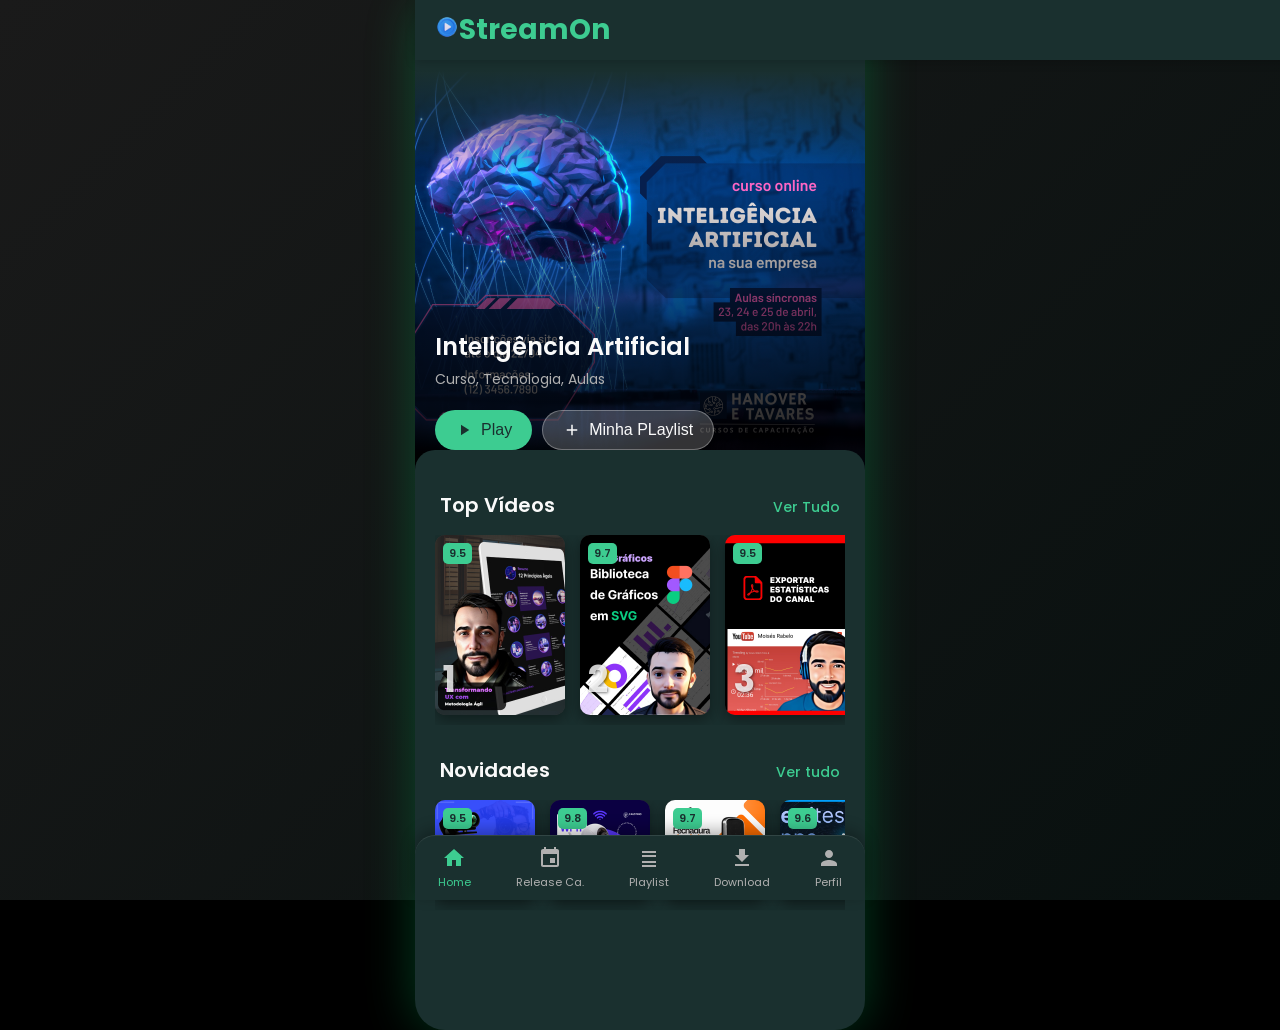
==== index.html @ 4b649f73 "first commit" ====
<!DOCTYPE html>
<html lang="pt-BR">
<head>
    <meta charset="UTF-8">
    <meta name="viewport" content="width=device-width, initial-scale=1.0">
    <title>Anime StreamOn</title>
    <link rel="stylesheet" href="styles.css">
    <link href="https://fonts.googleapis.com/css2?family=Poppins:wght@300;400;500;600;700&display=swap" rel="stylesheet">
</head>
<body>

    <div class="app-background"></div> <div class="container">
        <header class="main-header">
            <div class="logo"><img class="logo-img" src="logo.png" alt=""><span>StreamOn</span></div>
            <div class="header-icons">
                <span class="icon search-icon"></span>
                <span class="icon bell-icon"></span>
            </div>
        </header>

        <section class="hero-banner" style="background-image: url('thumbnail-canva-destaque-home.png');">
            <div class="overlay"></div>
            <div class="banner-content">
                <h1 class="banner-title">Inteligência Artificial</h1>
                <p class="banner-genres">Curso, Tecnologia, Aulas</p>
                <div class="banner-actions">
                    <button class="btn btn-play"><span class="icon play-icon"></span>Play</button>
                    <button class="btn btn-mylist"><span class="icon add-icon"></span>Minha PLaylist</button>
                </div>
            </div>
        </section>

        <main class="content-sections">
            <section class="content-row">
                <div class="row-header">
                    <h2>Top Vídeos</h2>
                    <span class="see-all">Ver Tudo</span>
                </div>
                <div class="cards-container">
                    <div class="anime-card">
                        <div class="rating">9.5</div>
                        <div class="rank">1</div>
                        <img src="anime_1.jpg" alt="Anime 1" class="card-thumbnail">
                        </div>
                    <div class="anime-card">
                        <div class="rating">9.7</div>
                        <div class="rank">2</div>
                        <img src="anime_2.jpg" alt="Anime 2" class="card-thumbnail">
                        </div>
                    <div class="anime-card">
                        <div class="rating">9.5</div>
                        <div class="rank">3</div>
                        <img src="anime_3.jpg" alt="Anime 3" class="card-thumbnail">
                        </div>
                </div>
            </section>

            <section class="content-row">
                <div class="row-header">
                    <h2>Novidades</h2>
                    <span class="see-all">Ver tudo</span>
                </div>
                <div class="cards-container">
                    <div class="anime-card square">
                        <div class="rating">9.5</div>
                        <img src="thumbnail-canva-home-top1.png" alt="Episode 1" class="card-thumbnail">
                        </div>
                    <div class="anime-card square">
                        <div class="rating">9.8</div>
                        <img src="thumbnail-canva-home-top2.png" alt="Episode 2" class="card-thumbnail">
                        </div>
                    <div class="anime-card square">
                        <div class="rating">9.7</div>
                        <img src="thumbnail-canva-home-top3.png" alt="Episode 3" class="card-thumbnail">
                        </div>
                    <div class="anime-card square">
                        <div class="rating">9.6</div>
                        <img src="episode_4.jpg" alt="Episode 4" class="card-thumbnail">
                        </div>
                </div>
            </section>

        </main>

        <nav class="bottom-nav">
            <a href="#" class="nav-item active">
                <span class="icon home-icon"></span>
                <span>Home</span>
            </a>
            <a href="#" class="nav-item">
                <span class="icon calendar-icon"></span>
                <span>Release Ca.</span>
            </a>
            <a href="playlist.html" class="nav-item">
                <span class="icon mylist-icon"></span>
                <span>Playlist</span>
            </a>
            <a href="#" class="nav-item">
                <span class="icon download-icon"></span>
                <span>Download</span>
            </a>
            <a href="profile.html" class="nav-item">
                <span class="icon profile-icon"></span>
                <span>Perfil</span>
            </a>
        </nav>
    </div>

</body>
</html>
---- styles.css ----
/* Importação de fonte (opcional, se você descomentou no HTML) */
body {
    font-family: 'Poppins', sans-serif;
}

/* Reset Básico */
* {
    box-sizing: border-box;
    margin: 0;
    padding: 0;
}

:root {
    --dark-green: #1A302F;
    --light-green: #3DCC91;
    --text-white: #FAFAFA;
    --text-light-gray: #B0B0B0;
    --dark-gray-bg: #2B2B2B;
    --card-bg: #3A3A3A;
    --overlay-gradient: linear-gradient(to top, rgba(0,0,0,0.9) 0%, rgba(0,0,0,0.6) 50%, rgba(0,0,0,0) 100%);
    --app-gradient-border: linear-gradient(to bottom, #10201F, #00BCD4); /* Ajustado para um verde/azul sutil */
}

body {
    background-color: #000;
    color: var(--text-white);
    overflow-x: hidden; /* Evita rolagem horizontal indesejada */
}

/* Fundo da tela com gradiente sutil */
.app-background {
    position: fixed;
    top: 0;
    left: 0;
    width: 100%;
    height: 100%;
    background: linear-gradient(135deg, #1A1A1A 0%, #08100F 100%); /* Fundo escuro */
    z-index: -1;
}
/* Gradiente nas bordas da "tela do celular" */
.container {
    max-width: 450px; /* Largura máxima para simular um celular */
    margin: 0 auto;
    background-color: var(--dark-green); /* Cor principal do app */
    min-height: 100vh;
    box-shadow: 0 0 50px rgba(0, 200, 100, 0.3); /* Sombra verde */
    border-radius: 30px; /* Bordas arredondadas do "celular" */
    overflow: hidden; /* Garante que o conteúdo não vaze */
    position: relative;
    padding-bottom: 70px; /* Espaço para a nav bar inferior */
}

/* --- HEADER PRINCIPAL --- */
.main-header {
    display: flex;
    justify-content: space-between;
    align-items: center;
    padding: 15px 20px;
    position: absolute;
    top: 0;
    width: 100%;
    z-index: 100;
    background: transparent; /* Transparente para ver o banner */
}
.main-header .logo {
    font-size: 28px;
    font-weight: 700;
    color: var(--light-green); /* Verde claro para o logo 'A' */
}
.header-icons .icon {
    display: inline-block;
    width: 24px;
    height: 24px;
    margin-left: 15px;
    background-color: var(--text-white); /* Cor dos ícones */
    -webkit-mask-size: cover;
    mask-size: cover;
}

.logo-img {
    display: inline;
    width: 24px;
    height: 24px;
}

/* Ícones específicos (usando mask para SVGs ou background-image para PNGs) */
.search-icon { -webkit-mask-image: url('data:image/svg+xml;utf8,<svg xmlns="http://www.w3.org/2000/svg" viewBox="0 0 24 24" fill="white"><path d="M15.5 14h-.79l-.28-.27A6.471 6.471 0 0 0 16 9.5 6.5 6.5 0 1 0 9.5 16c1.61 0 3.09-.59 4.23-1.57l.27.28v.79l5 4.99L20.49 19l-4.99-5zm-6 0C7.01 14 5 11.99 5 9.5S7.01 5 9.5 5 14 7.01 14 9.5 11.99 14 9.5 14z"/></svg>'); mask-image: url('data:image/svg+xml;utf8,<svg xmlns="http://www.w3.org/2000/svg" viewBox="0 0 24 24" fill="white"><path d="M15.5 14h-.79l-.28-.27A6.471 6.471 0 0 0 16 9.5 6.5 6.5 0 1 0 9.5 16c1.61 0 3.09-.59 4.23-1.57l.27.28v.79l5 4.99L20.49 19l-4.99-5zm-6 0C7.01 14 5 11.99 5 9.5S7.01 5 9.5 5 14 7.01 14 9.5 11.99 14 9.5 14z"/></svg>'); }
.bell-icon { -webkit-mask-image: url('data:image/svg+xml;utf8,<svg xmlns="http://www.w3.org/2000/svg" viewBox="0 0 24 24" fill="white"><path d="M12 22c1.1 0 2-.9 2-2h-4c0 1.1.9 2 2 2zm6-6v-5c0-3.07-1.63-5.64-4.5-6.32V4c0-.83-.67-1.5-1.5-1.5s-1.5.67-1.5 1.5v.68C7.64 5.36 6 7.93 6 11v5l-2 2v1h16v-1l-2-2z"/></svg>'); mask-image: url('data:image/svg+xml;utf8,<svg xmlns="http://www.w3.org/2000/svg" viewBox="0 0 24 24" fill="white"><path d="M12 22c1.1 0 2-.9 2-2h-4c0 1.1.9 2 2 2zm6-6v-5c0-3.07-1.63-5.64-4.5-6.32V4c0-.83-.67-1.5-1.5-1.5s-1.5.67-1.5 1.5v.68C7.64 5.36 6 7.93 6 11v5l-2 2v1h16v-1l-2-2z"/></svg>'); }


/* --- HERO BANNER --- */
.hero-banner {
    width: 100%;
    height: 400px; /* Altura do banner */
    background-size: cover;
    background-position: center;
    position: relative;
    display: flex;
    align-items: flex-end; /* Conteúdo na parte inferior */
    padding-bottom: 20px;
    z-index: 1; /* Para ficar abaixo do header fixo */
}
.hero-banner::before { /* Pseudo-elemento para o gradiente superior */
    content: '';
    position: absolute;
    top: 0;
    left: 0;
    width: 100%;
    height: 100px; /* Altura do gradiente */
    background: linear-gradient(to bottom, var(--dark-green), transparent);
    z-index: 2;
}
.overlay { /* Gradiente inferior para contraste do texto */
    position: absolute;
    bottom: 0;
    left: 0;
    width: 100%;
    height: 70%; /* Altura do gradiente */
    background: var(--overlay-gradient);
    z-index: 3;
}
.banner-content {
    position: relative;
    z-index: 4;
    padding: 0 20px;
    width: 100%;
}
.banner-title {
    font-size: 24px;
    margin-bottom: 5px;
    font-weight: 600;
}
.banner-genres {
    font-size: 14px;
    color: var(--text-light-gray);
    margin-bottom: 20px;
}
.banner-actions {
    display: flex;
    gap: 10px;
}
.btn {
    padding: 10px 20px;
    border: none;
    border-radius: 25px;
    font-size: 16px;
    font-weight: 500;
    cursor: pointer;
    display: flex;
    align-items: center;
    gap: 8px;
}
.btn-play {
    background-color: var(--light-green); /* Verde claro */
    color: var(--dark-green); /* Texto verde escuro */
}
.btn-mylist {
    background-color: rgba(255, 255, 255, 0.2); /* Fundo transparente claro */
    color: var(--text-white);
    border: 1px solid rgba(255, 255, 255, 0.3);
}
.btn .icon {
    display: inline-block;
    width: 18px;
    height: 18px;
    background-color: currentColor; /* Usa a cor do texto do botão */
    -webkit-mask-size: cover;
    mask-size: cover;
}
/* Ícones dos botões */
.play-icon { -webkit-mask-image: url('data:image/svg+xml;utf8,<svg xmlns="http://www.w3.org/2000/svg" viewBox="0 0 24 24" fill="black"><path d="M8 5v14l11-7z"/></svg>'); mask-image: url('data:image/svg+xml;utf8,<svg xmlns="http://www.w3.org/2000/svg" viewBox="0 0 24 24" fill="black"><path d="M8 5v14l11-7z"/></svg>'); }
.add-icon { -webkit-mask-image: url('data:image/svg+xml;utf8,<svg xmlns="http://www.w3.org/2000/svg" viewBox="0 0 24 24" fill="white"><path d="M19 13h-6v6h-2v-6H5v-2h6V5h2v6h6v2z"/></svg>'); mask-image: url('data:image/svg+xml;utf8,<svg xmlns="http://www.w3.org/2000/svg" viewBox="0 0 24 24" fill="white"><path d="M19 13h-6v6h-2v-6H5v-2h6V5h2v6h6v2z"/></svg>'); }


/* --- SEÇÕES DE CONTEÚDO --- */
.content-sections {
    padding: 20px;
    background-color: var(--dark-green); /* Para transição suave do banner */
    position: relative;
    z-index: 5; /* Garante que fique acima do banner ao rolar */
    border-top-left-radius: 20px;
    border-top-right-radius: 20px;
    margin-top: -20px; /* Para sobrepor o banner levemente */
    padding-top: 40px;
}

.content-row {
    margin-bottom: 30px;
}
.row-header {
    display: flex;
    justify-content: space-between;
    align-items: baseline;
    margin-bottom: 15px;
    padding: 0 5px; /* Pequeno padding para os títulos */
}
.row-header h2 {
    font-size: 20px;
    font-weight: 600;
}
.see-all {
    color: var(--light-green);
    font-size: 14px;
    font-weight: 500;
}
.cards-container {
    display: flex;
    overflow-x: scroll; /* Scroll horizontal */
    gap: 15px;
    padding-bottom: 10px; /* Espaço para sombra/scroll */
    scrollbar-width: none; /* Esconde a barra de rolagem Firefox */
    -ms-overflow-style: none; /* Esconde a barra de rolagem IE/Edge */
}
/* Esconde a barra de rolagem para navegadores baseados em WebKit */
.cards-container::-webkit-scrollbar {
    display: none;
}

.anime-card {
    position: relative;
    width: 130px; /* Largura base */
    min-width: 130px; /* Garante que não encolha */
    height: 180px; /* Altura para cards retangulares */
    border-radius: 10px;
    overflow: hidden;
    box-shadow: 0 5px 15px rgba(0, 0, 0, 0.4);
    background-color: var(--card-bg); /* Fundo caso a imagem não carregue */
    transition: transform 0.2s ease;
}
.anime-card.square { /* Cards para "New Episode Releases" */
    width: 100px;
    min-width: 100px;
    height: 100px;
}

.anime-card:hover {
    transform: translateY(-5px);
}
.card-thumbnail {
    width: 100%;
    height: 100%;
    object-fit: cover; /* Cobre o card sem distorcer */
}
.rating {
    position: absolute;
    top: 8px;
    left: 8px;
    background-color: var(--light-green); /* Verde claro */
    color: var(--dark-green);
    padding: 2px 6px;
    border-radius: 5px;
    font-size: 11px;
    font-weight: 600;
    z-index: 10;
}
.rank {
    position: absolute;
    bottom: 8px;
    left: 8px;
    color: rgba(255, 255, 255, 0.8);
    font-size: 36px;
    font-weight: 700;
    text-shadow: 1px 1px 3px rgba(0,0,0,0.5);
    z-index: 10;
}


/* --- BOTTOM NAVIGATION --- */
.bottom-nav {
    display: flex;
    justify-content: space-around;
    align-items: center;
    height: 65px;
    background-color: var(--dark-green);
    position: fixed;
    width: 100%; /* Ocupa toda a largura do container */
    max-width: 450px; /* Limita à largura do container */
    bottom: 0;
    left: 50%; /* Centraliza no container */
    transform: translateX(-50%);
    border-top: 1px solid rgba(255, 255, 255, 0.1);
    box-shadow: 0 -5px 15px rgba(0, 0, 0, 0.3);
    border-top-left-radius: 20px; /* Borda arredondada */
    border-top-right-radius: 20px;
    z-index: 100;
}
.bottom-nav .nav-item {
    display: flex;
    flex-direction: column;
    align-items: center;
    color: var(--text-light-gray);
    font-size: 11px;
    text-decoration: none;
    transition: color 0.2s ease;
}
.bottom-nav .nav-item.active {
    color: var(--light-green); /* Verde claro para o ativo */
}
.bottom-nav .nav-item .icon {
    display: block;
    width: 24px;
    height: 24px;
    margin-bottom: 4px;
    background-color: currentColor; /* Usa a cor do texto do item */
    -webkit-mask-size: cover;
    mask-size: cover;
}
/* Ícones da navegação inferior (substitua por SVG/PNG reais se necessário) */
.home-icon { -webkit-mask-image: url('data:image/svg+xml;utf8,<svg xmlns="http://www.w3.org/2000/svg" viewBox="0 0 24 24" fill="white"><path d="M10 20v-6h4v6h5v-8h3L12 3 2 12h3v8z"/></svg>'); mask-image: url('data:image/svg+xml;utf8,<svg xmlns="http://www.w3.org/2000/svg" viewBox="0 0 24 24" fill="white"><path d="M10 20v-6h4v6h5v-8h3L12 3 2 12h3v8z"/></svg>'); }
.calendar-icon { -webkit-mask-image: url('data:image/svg+xml;utf8,<svg xmlns="http://www.w3.org/2000/svg" viewBox="0 0 24 24" fill="white"><path d="M17 12h-5v5h5v-5zM16 1v2H8V1H6v2H5c-1.11 0-1.99.9-1.99 2L3 19c0 1.1.89 2 2 2h14c1.1 0 2-.9 2-2V5c0-1.1-.9-2-2-2h-1V1h-2zm3 18H5V8h14v11z"/></svg>'); mask-image: url('data:image/svg+xml;utf8,<svg xmlns="http://www.w3.org/2000/svg" viewBox="0 0 24 24" fill="white"><path d="M17 12h-5v5h5v-5zM16 1v2H8V1H6v2H5c-1.11 0-1.99.9-1.99 2L3 19c0 1.1.89 2 2 2h14c1.1 0 2-.9 2-2V5c0-1.1-.9-2-2-2h-1V1h-2zm3 18H5V8h14v11z"/></svg>'); }
.mylist-icon { -webkit-mask-image: url('data:image/svg+xml;utf8,<svg xmlns="http://www.w3.org/2000/svg" viewBox="0 0 24 24" fill="white"><path d="M19 9H5v2h14V9zm0-4H5v2h14V5zM5 15h14v2H5v-2zm0 4h14v2H5v-2z"/></svg>'); mask-image: url('data:image/svg+xml;utf8,<svg xmlns="http://www.w3.org/2000/svg" viewBox="0 0 24 24" fill="white"><path d="M19 9H5v2h14V9zm0-4H5v2h14V5zM5 15h14v2H5v-2zm0 4h14v2H5v-2z"/></svg>'); }
.download-icon { -webkit-mask-image: url('data:image/svg+xml;utf8,<svg xmlns="http://www.w3.org/2000/svg" viewBox="0 0 24 24" fill="white"><path d="M19 9h-4V3H9v6H5l7 7 7-7zM5 18v2h14v-2H5z"/></svg>'); mask-image: url('data:image/svg+xml;utf8,<svg xmlns="http://www.w3.org/2000/svg" viewBox="0 0 24 24" fill="white"><path d="M19 9h-4V3H9v6H5l7 7 7-7zM5 18v2h14v-2H5z"/></svg>'); }
.profile-icon { -webkit-mask-image: url('data:image/svg+xml;utf8,<svg xmlns="http://www.w3.org/2000/svg" viewBox="0 0 24 24" fill="white"><path d="M12 12c2.21 0 4-1.79 4-4s-1.79-4-4-4-4 1.79-4 4 1.79 4 4 4zm0 2c-2.67 0-8 1.34-8 4v2h16v-2c0-2.66-5.33-4-8-4z"/></svg>'); mask-image: url('data:image/svg+xml;utf8,<svg xmlns="http://www.w3.org/2000/svg" viewBox="0 0 24 24" fill="white"><path d="M12 12c2.21 0 4-1.79 4-4s-1.79-4-4-4-4 1.79-4 4 1.79 4 4 4zm0 2c-2.67 0-8 1.34-8 4v2h16v-2c0-2.66-5.33-4-8-4z"/></svg>'); }

/* --- ADICIONAR ESTILOS ESPECÍFICOS PARA A PÁGINA MY LIST --- */

/* Ajusta o padding do container para acomodar a barra de título */
.container {
    /* ... outros estilos ... */
    padding-top: 70px; /* Adiciona padding para o header fixo/título */
}

/* Modificação do Header para a página My List */
.main-header {
    /* ... Remova 'position: absolute;' e use flex para o layout da lista */
    position: fixed; /* Fixa o header no topo */
    background-color: var(--dark-green); /* Fundo sólido para o topo */
    box-shadow: 0 2px 10px rgba(0, 0, 0, 0.2);
    align-items: center;
    padding: 10px 20px;
    height: 60px; /* Altura fixa */
    top: 0;
    z-index: 100;
}

.page-title {
    font-size: 22px;
    font-weight: 600;
    flex-grow: 1; /* Permite que o título ocupe o espaço central */
    margin-left: 15px;
}
.main-header .logo {
    font-size: 28px;
    font-weight: 700;
    color: var(--light-green); 
    margin-right: auto; /* Empurra o logo para a esquerda se necessário */
}
.header-icons {
    margin-left: auto; /* Empurra os ícones para a direita */
}


/* GRADE DE CONTEÚDO PRINCIPAL (My List) */
.grid-content {
    /* A grade começa abaixo do padding-top do container (70px) */
    padding: 20px; 
    display: grid;
    /* 2 colunas com espaçamento de 15px */
    grid-template-columns: 1fr 1fr; 
    gap: 15px; 
}

.anime-card.grid-item {
    /* Ajustes para o card na grade (tamanho proporcional) */
    width: 100%; /* Ocupa a largura total da coluna */
    height: 250px; /* Altura fixa para este layout de grade */
    /* Remove a sombra e a transformação que é mais adequada para scroll horizontal */
    box-shadow: 0 2px 10px rgba(0, 0, 0, 0.4);
    transform: none;
}
.anime-card.grid-item:hover {
    transform: none;
}

/* Ajuste da posição do rating para o canto superior direito (como na imagem) */
.rating.playlist-rating {
    top: 8px;
    right: 8px;
    left: auto; /* Desfaz o left: 8px do estilo anterior */
}

/* --- ESTILOS ESPECÍFICOS PARA A PÁGINA PROFILE --- */

/* Ajuste do Header da página Profile */
.profile-header {
    /* O header da Profile é ligeiramente diferente (tem o A, o título e a opção de mais) */
    justify-content: space-between;
}
.profile-header .page-title {
    margin-left: 15px;
    flex-grow: 0;
}

.profile-content {
    padding: 20px;
    padding-top: 20px; /* Já tem padding-top do container */
    padding-bottom: 20px;
    position: relative;
    z-index: 5;
    background-color: var(--dark-green);
    min-height: calc(100vh - 65px); /* Garante que o fundo cubra a tela acima da nav bar */
}

/* 1. SEÇÃO DE INFORMAÇÕES DO USUÁRIO */
.user-info-section {
    display: flex;
    align-items: center;
    margin-bottom: 30px;
}
.profile-avatar-container {
    position: relative;
    margin-right: 15px;
}
.profile-avatar {
    width: 80px;
    height: 80px;
    border-radius: 50%;
    object-fit: cover;
    border: 3px solid var(--light-green); /* Borda verde clara */
}
.edit-badge {
    position: absolute;
    bottom: 0;
    right: 0;
    width: 20px;
    height: 20px;
    border-radius: 50%;
    background-color: var(--light-green); /* Cor de edição */
    border: 2px solid var(--dark-green);
    /* Adicione um ícone de caneta ou use um background image aqui */
    /* Exemplo: */
    -webkit-mask-image: url('data:image/svg+xml;utf8,<svg xmlns="http://www.w3.org/2000/svg" viewBox="0 0 24 24" fill="black"><path d="M3 17.25V21h3.75L17.81 9.94l-3.75-3.75L3 17.25zM20.71 7.04c.39-.39.39-1.02 0-1.41l-2.34-2.34c-.39-.39-1.02-.39-1.41 0l-1.83 1.83 3.75 3.75 1.83-1.83z"/></svg>'); 
    mask-image: url('data:image/svg+xml;utf8,<svg xmlns="http://www.w3.org/2000/svg" viewBox="0 0 24 24" fill="black"><path d="M3 17.25V21h3.75L17.81 9.94l-3.75-3.75L3 17.25zM20.71 7.04c.39-.39.39-1.02 0-1.41l-2.34-2.34c-.39-.39-1.02-.39-1.41 0l-1.83 1.83 3.75 3.75 1.83-1.83z"/></svg>');
    background-color: var(--dark-green); /* Ícone escuro na bolha verde */
    -webkit-mask-size: 80%;
    mask-size: 80%;
    -webkit-mask-repeat: no-repeat;
    mask-repeat: no-repeat;
    -webkit-mask-position: center;
    mask-position: center;
}
.username {
    font-size: 18px;
    font-weight: 600;
}
.user-email {
    font-size: 14px;
    color: var(--text-light-gray);
}

/* 2. CARD PREMIUM */
.premium-card {
    display: flex;
    align-items: center;
    padding: 15px;
    margin-bottom: 30px;
    border-radius: 15px;
    background-color: rgba(61, 204, 145, 0.1); /* Fundo sutil do card */
    border: 1px solid var(--light-green);
    cursor: pointer;
}
.premium-crown {
    display: block;
    width: 30px;
    height: 30px;
    background-color: var(--light-green);
    margin-right: 15px;
    /* Ícone de coroa (substitua pelo seu SVG se tiver) */
    -webkit-mask-image: url('data:image/svg+xml;utf8,<svg xmlns="http://www.w3.org/2000/svg" viewBox="0 0 24 24" fill="black"><path d="M12 17.27L18.18 21l-1.64-7.03L22 9.24l-7.19-.61L12 2 9.19 8.63 2 9.24l5.46 4.73L5.82 21z"/></svg>'); 
    mask-image: url('data:image/svg+xml;utf8,<svg xmlns="http://www.w3.org/2000/svg" viewBox="0 0 24 24" fill="black"><path d="M12 17.27L18.18 21l-1.64-7.03L22 9.24l-7.19-.61L12 2 9.19 8.63 2 9.24l5.46 4.73L5.82 21z"/></svg>');
}
.premium-text {
    flex-grow: 1;
}
.premium-text h3 {
    color: var(--light-green);
    font-size: 16px;
    margin-bottom: 2px;
}
.premium-text p {
    font-size: 12px;
    color: var(--text-light-gray);
}


/* 3. LISTA DE CONFIGURAÇÕES */
.settings-list {
    display: flex;
    flex-direction: column;
}
.setting-item {
    display: flex;
    align-items: center;
    padding: 15px 0;
    text-decoration: none;
    color: var(--text-white);
    border-bottom: 1px solid rgba(255, 255, 255, 0.05); /* Linha divisória sutil */
}
.setting-item:last-child {
    border-bottom: none;
    margin-top: 10px;
}
.setting-item .icon {
    display: block;
    width: 24px;
    height: 24px;
    margin-right: 15px;
    background-color: var(--text-light-gray); /* Cor dos ícones padrão */
    -webkit-mask-size: cover;
    mask-size: cover;
}
.setting-text {
    flex-grow: 1;
    font-size: 16px;
    font-weight: 500;
}
.setting-value {
    color: var(--text-light-gray);
    font-size: 14px;
    margin-right: 10px;
}

/* Item de Logout (Vermelho de Destaque) */
.logout-item {
    color: #FF0000; /* Vermelho forte para Logout */
}
.logout-item .icon {
    background-color: #FF0000;
}


/* ÍCONES DE CONFIGURAÇÃO (Novos ícones a serem adicionados) */
.arrow-right { 
    width: 16px !important; 
    background-color: var(--text-light-gray) !important;
    -webkit-mask-image: url('data:image/svg+xml;utf8,<svg xmlns="http://www.w3.org/2000/svg" viewBox="0 0 24 24" fill="white"><path d="M10 6L8.59 7.41 13.17 12l-4.58 4.59L10 18l6-6z"/></svg>'); 
    mask-image: url('data:image/svg+xml;utf8,<svg xmlns="http://www.w3.org/2000/svg" viewBox="0 0 24 24" fill="white"><path d="M10 6L8.59 7.41 13.17 12l-4.58 4.59L10 18l6-6z"/></svg>'); 
}

/* Ícones de Menu (substitua pelos seus SVGs reais) */
.more-options-icon { -webkit-mask-image: url('data:image/svg+xml;utf8,<svg xmlns="http://www.w3.org/2000/svg" viewBox="0 0 24 24" fill="white"><path d="M12 8c1.1 0 2-.9 2-2s-.9-2-2-2-2 .9-2 2 .9 2 2 2zm0 2c-1.1 0-2 .9-2 2s.9 2 2 2 2-.9 2-2-.9-2-2-2zm0 6c-1.1 0-2 .9-2 2s.9 2 2 2 2-.9 2-2-.9-2-2-2z"/></svg>'); mask-image: url('data:image/svg+xml;utf8,<svg xmlns="http://www.w3.org/2000/svg" viewBox="0 0 24 24" fill="white"><path d="M12 8c1.1 0 2-.9 2-2s-.9-2-2-2-2 .9-2 2 .9 2 2 2zm0 2c-1.1 0-2 .9-2 2s.9 2 2 2 2-.9 2-2-.9-2-2-2zm0 6c-1.1 0-2 .9-2 2s.9 2 2 2 2-.9 2-2-.9-2-2-2z"/></svg>'); }
.edit-profile-icon { -webkit-mask-image: url('data:image/svg+xml;utf8,<svg xmlns="http://www.w3.org/2000/svg" viewBox="0 0 24 24" fill="white"><path d="M3 17.25V21h3.75L17.81 9.94l-3.75-3.75L3 17.25zM20.71 7.04c.39-.39.39-1.02 0-1.41l-2.34-2.34c-.39-.39-1.02-.39-1.41 0l-1.83 1.83 3.75 3.75 1.83-1.83z"/></svg>'); mask-image: url('data:image/svg+xml;utf8,<svg xmlns="http://www.w3.org/2000/svg" viewBox="0 0 24 24" fill="white"><path d="M3 17.25V21h3.75L17.81 9.94l-3.75-3.75L3 17.25zM20.71 7.04c.39-.39.39-1.02 0-1.41l-2.34-2.34c-.39-.39-1.02-.39-1.41 0l-1.83 1.83 3.75 3.75 1.83-1.83z"/></svg>'); }
.notification-icon { -webkit-mask-image: url('data:image/svg+xml;utf8,<svg xmlns="http://www.w3.org/2000/svg" viewBox="0 0 24 24" fill="white"><path d="M12 22c1.1 0 2-.9 2-2h-4c0 1.1.9 2 2 2zm6-6v-5c0-3.07-1.63-5.64-4.5-6.32V4c0-.83-.67-1.5-1.5-1.5s-1.5.67-1.5 1.5v.68C7.64 5.36 6 7.93 6 11v5l-2 2v1h16v-1l-2-2z"/></svg>'); mask-image: url('data:image/svg+xml;utf8,<svg xmlns="http://www.w3.org/2000/svg" viewBox="0 0 24 24" fill="white"><path d="M12 22c1.1 0 2-.9 2-2h-4c0 1.1.9 2 2 2zm6-6v-5c0-3.07-1.63-5.64-4.5-6.32V4c0-.83-.67-1.5-1.5-1.5s-1.5.67-1.5 1.5v.68C7.64 5.36 6 7.93 6 11v5l-2 2v1h16v-1l-2-2z"/></svg>'); }
.security-icon { -webkit-mask-image: url('data:image/svg+xml;utf8,<svg xmlns="http://www.w3.org/2000/svg" viewBox="0 0 24 24" fill="white"><path d="M12 1L3 5v6c0 5.55 3.84 10.74 9 12 5.16-1.26 9-6.45 9-12V5l-9-4zm-1 6h2v2h-2V7zm0 4h2v6h-2v-6z"/></svg>'); mask-image: url('data:image/svg+xml;utf8,<svg xmlns="http://www.w3.org/2000/svg" viewBox="0 0 24 24" fill="white"><path d="M12 1L3 5v6c0 5.55 3.84 10.74 9 12 5.16-1.26 9-6.45 9-12V5l-9-4zm-1 6h2v2h-2V7zm0 4h2v6h-2v-6z"/></svg>'); }
.language-icon { -webkit-mask-image: url('data:image/svg+xml;utf8,<svg xmlns="http://www.w3.org/2000/svg" viewBox="0 0 24 24" fill="white"><path d="M12 2C6.48 2 2 6.48 2 12s4.48 10 10 10 10-4.48 10-10S17.52 2 12 2zm0 18c-4.41 0-8-3.59-8-8s3.59-8 8-8 8 3.59 8 8-3.59 8-8 8zm-2-12v.5l4 7.5-.5.5h-1L9.75 14H7.5v2h8.5v-2h-1.25L10 5zm1.5 1.5L13.75 13h-4L11.5 6.5z"/></svg>'); mask-image: url('data:image/svg+xml;utf8,<svg xmlns="http://www.w3.org/2000/svg" viewBox="0 0 24 24" fill="white"><path d="M12 2C6.48 2 2 6.48 2 12s4.48 10 10 10 10-4.48 10-10S17.52 2 12 2zm0 18c-4.41 0-8-3.59-8-8s3.59-8 8-8 8 3.59 8 8-3.59 8-8 8zm-2-12v.5l4 7.5-.5.5h-1L9.75 14H7.5v2h8.5v-2h-1.25L10 5zm1.5 1.5L13.75 13h-4L11.5 6.5z"/></svg>'); }
.dark-mode-icon { -webkit-mask-image: url('data:image/svg+xml;utf8,<svg xmlns="http://www.w3.org/2000/svg" viewBox="0 0 24 24" fill="white"><path d="M12 3c-4.97 0-9 4.03-9 9s4.03 9 9 9 9-4.03 9-9c0-.46-.04-.91-.1-1.36-.96 1.34-2.55 2.22-4.39 2.22-3.55 0-6.44-2.89-6.44-6.44 0-1.84.88-3.43 2.22-4.39.04-.06.07-.13.1-.19-.04.02-.07.03-.1.05z"/></svg>'); mask-image: url('data:image/svg+xml;utf8,<svg xmlns="http://www.w3.org/2000/svg" viewBox="0 0 24 24" fill="white"><path d="M12 3c-4.97 0-9 4.03-9 9s4.03 9 9 9 9-4.03 9-9c0-.46-.04-.91-.1-1.36-.96 1.34-2.55 2.22-4.39 2.22-3.55 0-6.44-2.89-6.44-6.44 0-1.84.88-3.43 2.22-4.39.04-.06.07-.13.1-.19-.04.02-.07.03-.1.05z"/></svg>'); }
.help-icon { -webkit-mask-image: url('data:image/svg+xml;utf8,<svg xmlns="http://www.w3.org/2000/svg" viewBox="0 0 24 24" fill="white"><path d="M12 2C6.48 2 2 6.48 2 12s4.48 10 10 10 10-4.48 10-10S17.52 2 12 2zm1 17h-2v-2h2v2zm2.07-7.75l-.9.92C13.43 12.51 13 13.5 13 14h-2c0-.85.39-1.57.82-2.15l1.8-1.8C14.18 9.38 14.5 8.94 14.5 8.5c0-.82-.68-1.5-1.5-1.5s-1.5.68-1.5 1.5H9c0-1.92 1.57-3.5 3.5-3.5s3.5 1.58 3.5 3.5c0 .48-.22.95-.59 1.31z"/></svg>'); mask-image: url('data:image/svg+xml;utf8,<svg xmlns="http://www.w3.org/2000/svg" viewBox="0 0 24 24" fill="white"><path d="M12 2C6.48 2 2 6.48 2 12s4.48 10 10 10 10-4.48 10-10S17.52 2 12 2zm1 17h-2v-2h2v2zm2.07-7.75l-.9.92C13.43 12.51 13 13.5 13 14h-2c0-.85.39-1.57.82-2.15l1.8-1.8C14.18 9.38 14.5 8.94 14.5 8.5c0-.82-.68-1.5-1.5-1.5s-1.5.68-1.5 1.5H9c0-1.92 1.57-3.5 3.5-3.5s3.5 1.58 3.5 3.5c0 .48-.22.95-.59 1.31z"/></svg>'); }
.privacy-icon { -webkit-mask-image: url('data:image/svg+xml;utf8,<svg xmlns="http://www.w3.org/2000/svg" viewBox="0 0 24 24" fill="white"><path d="M12 1L3 5v6c0 5.55 3.84 10.74 9 12 5.16-1.26 9-6.45 9-12V5l-9-4zm0 14c-1.1 0-2-.9-2-2s.9-2 2-2 2 .9 2 2-.9 2-2 2z"/></svg>'); mask-image: url('data:image/svg+xml;utf8,<svg xmlns="http://www.w3.org/2000/svg" viewBox="0 0 24 24" fill="white"><path d="M12 1L3 5v6c0 5.55 3.84 10.74 9 12 5.16-1.26 9-6.45 9-12V5l-9-4zm0 14c-1.1 0-2-.9-2-2s.9-2 2-2 2 .9 2 2-.9 2-2 2z"/></svg>'); }
.logout-icon { -webkit-mask-image: url('data:image/svg+xml;utf8,<svg xmlns="http://www.w3.org/2000/svg" viewBox="0 0 24 24" fill="white"><path d="M17 7l-1.41 1.41L18.17 11H9v2h9.17l-2.58 2.58L17 17l5-5-5-5zM4 5h8V3H4c-1.1 0-2 .9-2 2v14c0 1.1.9 2 2 2h8v-2H4V5z"/></svg>'); mask-image: url('data:image/svg+xml;utf8,<svg xmlns="http://www.w3.org/2000/svg" viewBox="0 0 24 24" fill="white"><path d="M17 7l-1.41 1.41L18.17 11H9v2h9.17l-2.58 2.58L17 17l5-5-5-5zM4 5h8V3H4c-1.1 0-2 .9-2 2v14c0 1.1.9 2 2 2h8v-2H4V5z"/></svg>'); }

/* ESTILO DO SWITCH (DARK MODE) */
.switch {
    position: relative;
    display: inline-block;
    width: 45px;
    height: 25px;
    margin-left: 10px;
}
.switch input {
    opacity: 0;
    width: 0;
    height: 0;
}
.slider {
    position: absolute;
    cursor: pointer;
    top: 0;
    left: 0;
    right: 0;
    bottom: 0;
    background-color: #ccc;
    transition: .4s;
}
.slider:before {
    position: absolute;
    content: "";
    height: 18px;
    width: 18px;
    left: 4px;
    bottom: 4px;
    background-color: white;
    transition: .4s;
}
input:checked + .slider {
    background-color: var(--light-green);
}
input:checked + .slider:before {
    transform: translateX(18px);
}
.slider.round {
    border-radius: 25px;
}
.slider.round:before {
    border-radius: 50%;
}
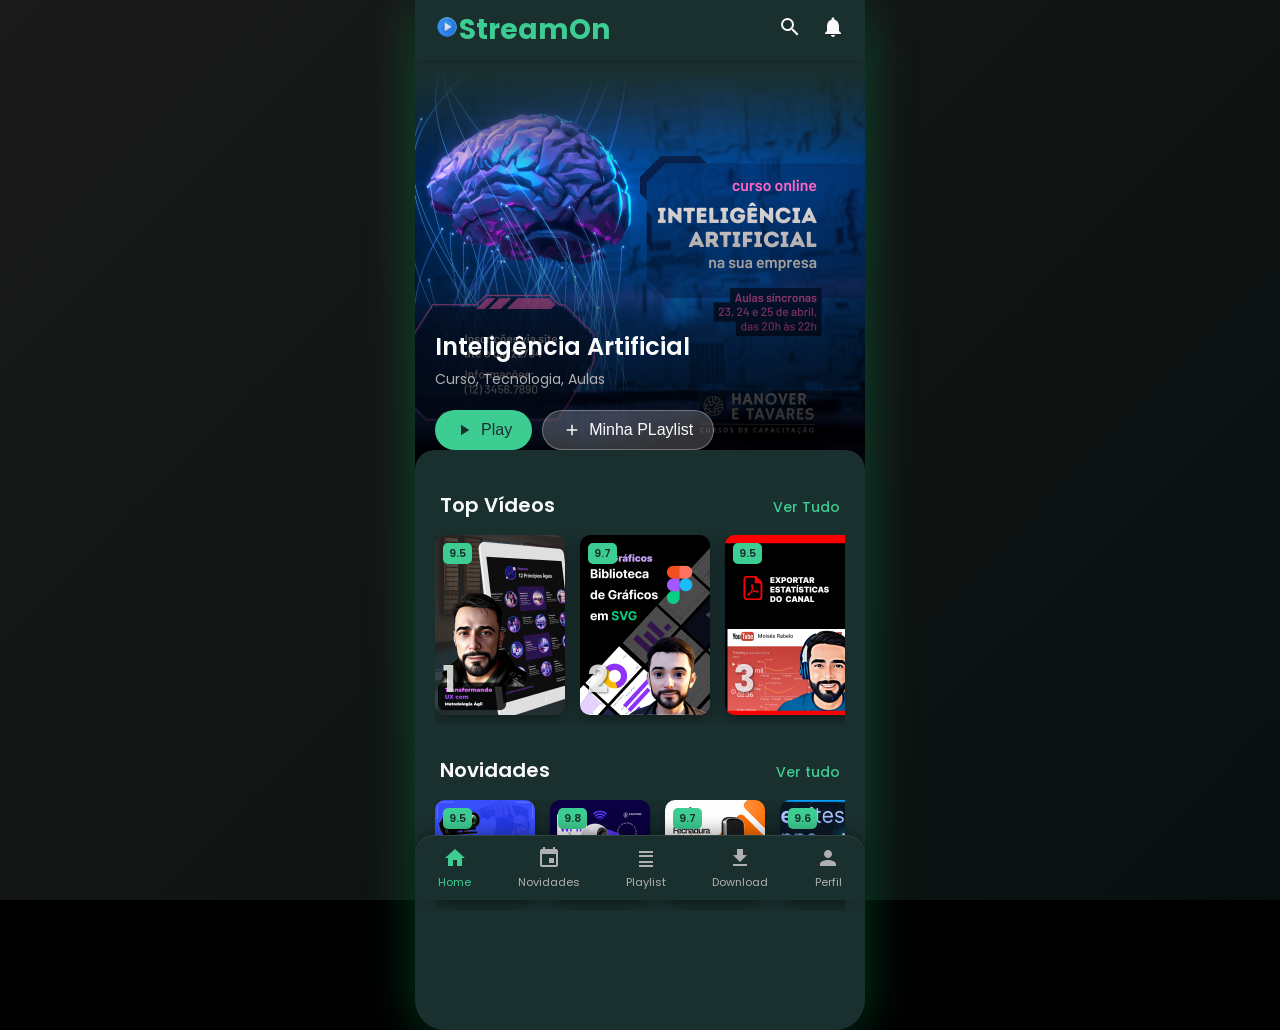
==== commit 296ce588: "organização em pastas" ====
--- a/index.html
+++ b/index.html
@@ -3,22 +3,23 @@
 <head>
     <meta charset="UTF-8">
     <meta name="viewport" content="width=device-width, initial-scale=1.0">
-    <title>Anime StreamOn</title>
-    <link rel="stylesheet" href="styles.css">
+    <title>StreamOn</title>
+    <link rel="shortcut icon" href="./img/logo.png" type="image/x-icon">
+    <link rel="stylesheet" href="./css/styles.css">
     <link href="https://fonts.googleapis.com/css2?family=Poppins:wght@300;400;500;600;700&display=swap" rel="stylesheet">
 </head>
 <body>
 
     <div class="app-background"></div> <div class="container">
         <header class="main-header">
-            <div class="logo"><img class="logo-img" src="logo.png" alt=""><span>StreamOn</span></div>
+            <div class="logo"><img class="logo-img" src="./img/logo.png" alt=""><span>StreamOn</span></div>
             <div class="header-icons">
                 <span class="icon search-icon"></span>
                 <span class="icon bell-icon"></span>
             </div>
         </header>
 
-        <section class="hero-banner" style="background-image: url('thumbnail-canva-destaque-home.png');">
+        <section class="hero-banner" style="background-image: url('./img/thumbnail-canva-destaque-home.png');">
             <div class="overlay"></div>
             <div class="banner-content">
                 <h1 class="banner-title">Inteligência Artificial</h1>
@@ -40,17 +41,17 @@
                     <div class="anime-card">
                         <div class="rating">9.5</div>
                         <div class="rank">1</div>
-                        <img src="anime_1.jpg" alt="Anime 1" class="card-thumbnail">
+                        <img src="./img/anime_1.jpg" alt="Anime 1" class="card-thumbnail">
                         </div>
                     <div class="anime-card">
                         <div class="rating">9.7</div>
                         <div class="rank">2</div>
-                        <img src="anime_2.jpg" alt="Anime 2" class="card-thumbnail">
+                        <img src="./img/anime_2.jpg" alt="Anime 2" class="card-thumbnail">
                         </div>
                     <div class="anime-card">
                         <div class="rating">9.5</div>
                         <div class="rank">3</div>
-                        <img src="anime_3.jpg" alt="Anime 3" class="card-thumbnail">
+                        <img src="./img/anime_3.jpg" alt="Anime 3" class="card-thumbnail">
                         </div>
                 </div>
             </section>
@@ -63,19 +64,19 @@
                 <div class="cards-container">
                     <div class="anime-card square">
                         <div class="rating">9.5</div>
-                        <img src="thumbnail-canva-home-top1.png" alt="Episode 1" class="card-thumbnail">
+                        <img src="./img/thumbnail-canva-home-top1.png" alt="Episode 1" class="card-thumbnail">
                         </div>
                     <div class="anime-card square">
                         <div class="rating">9.8</div>
-                        <img src="thumbnail-canva-home-top2.png" alt="Episode 2" class="card-thumbnail">
+                        <img src="./img/thumbnail-canva-home-top2.png" alt="Episode 2" class="card-thumbnail">
                         </div>
                     <div class="anime-card square">
                         <div class="rating">9.7</div>
-                        <img src="thumbnail-canva-home-top3.png" alt="Episode 3" class="card-thumbnail">
+                        <img src="./img/thumbnail-canva-home-top3.png" alt="Episode 3" class="card-thumbnail">
                         </div>
                     <div class="anime-card square">
                         <div class="rating">9.6</div>
-                        <img src="episode_4.jpg" alt="Episode 4" class="card-thumbnail">
+                        <img src="./img/episode_4.jpg" alt="Episode 4" class="card-thumbnail">
                         </div>
                 </div>
             </section>
@@ -89,7 +90,7 @@
             </a>
             <a href="#" class="nav-item">
                 <span class="icon calendar-icon"></span>
-                <span>Release Ca.</span>
+                <span>Novidades</span>
             </a>
             <a href="playlist.html" class="nav-item">
                 <span class="icon mylist-icon"></span>
--- a/css/styles.css
+++ b/css/styles.css
@@ -0,0 +1,1045 @@
+/* Importação de fonte (opcional, se você descomentou no HTML) */
+body {
+    font-family: 'Poppins', sans-serif;
+}
+
+/* Reset Básico */
+* {
+    box-sizing: border-box;
+    margin: 0;
+    padding: 0;
+}
+
+:root {
+    --dark-green: #1A302F;
+    --light-green: #3DCC91;
+    --text-white: #FAFAFA;
+    --text-light-gray: #B0B0B0;
+    --dark-gray-bg: #2B2B2B;
+    --card-bg: #3A3A3A;
+    --overlay-gradient: linear-gradient(to top, rgba(0,0,0,0.9) 0%, rgba(0,0,0,0.6) 50%, rgba(0,0,0,0) 100%);
+    --app-gradient-border: linear-gradient(to bottom, #10201F, #00BCD4); /* Ajustado para um verde/azul sutil */
+}
+
+body {
+    background-color: #000;
+    color: var(--text-white);
+    overflow-x: hidden; /* Evita rolagem horizontal indesejada */
+}
+
+/* Fundo da tela com gradiente sutil */
+.app-background {
+    position: fixed;
+    top: 0;
+    left: 0;
+    width: 100%;
+    height: 100%;
+    background: linear-gradient(135deg, #1A1A1A 0%, #08100F 100%); /* Fundo escuro */
+    z-index: -1;
+}
+/* Gradiente nas bordas da "tela do celular" */
+.container {
+    max-width: 450px; /* Largura máxima para simular um celular */
+    margin: 0 auto;
+    background-color: var(--dark-green); /* Cor principal do app */
+    min-height: 100vh;
+    box-shadow: 0 0 50px rgba(0, 200, 100, 0.3); /* Sombra verde */
+    border-radius: 30px; /* Bordas arredondadas do "celular" */
+    overflow: hidden; /* Garante que o conteúdo não vaze */
+    position: relative;
+    padding-bottom: 70px; /* Espaço para a nav bar inferior */
+}
+
+/* --- HEADER PRINCIPAL --- */
+.main-header {
+    display: flex;
+    justify-content: space-between;
+    align-items: center;
+    padding: 15px 20px;
+    position: absolute;
+    top: 0;
+    width: 100%;
+    max-width: 450px;
+    z-index: 100;
+    background: transparent; /* Transparente para ver o banner */
+}
+.main-header .logo {
+    font-size: 28px;
+    font-weight: 700;
+    color: var(--light-green); /* Verde claro para o logo 'A' */
+}
+.header-icons .icon {
+    display: inline-block;
+    width: 24px;
+    height: 24px;
+    margin-left: 15px;
+    background-color: var(--text-white); /* Cor dos ícones */
+    -webkit-mask-size: cover;
+    mask-size: cover;
+}
+
+.logo-img {
+    display: inline;
+    width: 24px;
+    height: 24px;
+}
+
+/* Ícones específicos (usando mask para SVGs ou background-image para PNGs) */
+.search-icon { -webkit-mask-image: url('data:image/svg+xml;utf8,<svg xmlns="http://www.w3.org/2000/svg" viewBox="0 0 24 24" fill="white"><path d="M15.5 14h-.79l-.28-.27A6.471 6.471 0 0 0 16 9.5 6.5 6.5 0 1 0 9.5 16c1.61 0 3.09-.59 4.23-1.57l.27.28v.79l5 4.99L20.49 19l-4.99-5zm-6 0C7.01 14 5 11.99 5 9.5S7.01 5 9.5 5 14 7.01 14 9.5 11.99 14 9.5 14z"/></svg>'); mask-image: url('data:image/svg+xml;utf8,<svg xmlns="http://www.w3.org/2000/svg" viewBox="0 0 24 24" fill="white"><path d="M15.5 14h-.79l-.28-.27A6.471 6.471 0 0 0 16 9.5 6.5 6.5 0 1 0 9.5 16c1.61 0 3.09-.59 4.23-1.57l.27.28v.79l5 4.99L20.49 19l-4.99-5zm-6 0C7.01 14 5 11.99 5 9.5S7.01 5 9.5 5 14 7.01 14 9.5 11.99 14 9.5 14z"/></svg>'); }
+.bell-icon { -webkit-mask-image: url('data:image/svg+xml;utf8,<svg xmlns="http://www.w3.org/2000/svg" viewBox="0 0 24 24" fill="white"><path d="M12 22c1.1 0 2-.9 2-2h-4c0 1.1.9 2 2 2zm6-6v-5c0-3.07-1.63-5.64-4.5-6.32V4c0-.83-.67-1.5-1.5-1.5s-1.5.67-1.5 1.5v.68C7.64 5.36 6 7.93 6 11v5l-2 2v1h16v-1l-2-2z"/></svg>'); mask-image: url('data:image/svg+xml;utf8,<svg xmlns="http://www.w3.org/2000/svg" viewBox="0 0 24 24" fill="white"><path d="M12 22c1.1 0 2-.9 2-2h-4c0 1.1.9 2 2 2zm6-6v-5c0-3.07-1.63-5.64-4.5-6.32V4c0-.83-.67-1.5-1.5-1.5s-1.5.67-1.5 1.5v.68C7.64 5.36 6 7.93 6 11v5l-2 2v1h16v-1l-2-2z"/></svg>'); }
+
+
+/* --- HERO BANNER --- */
+.hero-banner {
+    width: 100%;
+    height: 400px; /* Altura do banner */
+    background-size: cover;
+    background-position: center;
+    position: relative;
+    display: flex;
+    align-items: flex-end; /* Conteúdo na parte inferior */
+    padding-bottom: 20px;
+    z-index: 1; /* Para ficar abaixo do header fixo */
+}
+.hero-banner::before { /* Pseudo-elemento para o gradiente superior */
+    content: '';
+    position: absolute;
+    top: 0;
+    left: 0;
+    width: 100%;
+    height: 100px; /* Altura do gradiente */
+    background: linear-gradient(to bottom, var(--dark-green), transparent);
+    z-index: 2;
+}
+.overlay { /* Gradiente inferior para contraste do texto */
+    position: absolute;
+    bottom: 0;
+    left: 0;
+    width: 100%;
+    height: 70%; /* Altura do gradiente */
+    background: var(--overlay-gradient);
+    z-index: 3;
+}
+.banner-content {
+    position: relative;
+    z-index: 4;
+    padding: 0 20px;
+    width: 100%;
+}
+.banner-title {
+    font-size: 24px;
+    margin-bottom: 5px;
+    font-weight: 600;
+}
+.banner-genres {
+    font-size: 14px;
+    color: var(--text-light-gray);
+    margin-bottom: 20px;
+}
+.banner-actions {
+    display: flex;
+    gap: 10px;
+}
+.btn {
+    padding: 10px 20px;
+    border: none;
+    border-radius: 25px;
+    font-size: 16px;
+    font-weight: 500;
+    cursor: pointer;
+    display: flex;
+    align-items: center;
+    gap: 8px;
+}
+.btn-play {
+    background-color: var(--light-green); /* Verde claro */
+    color: var(--dark-green); /* Texto verde escuro */
+}
+.btn-mylist {
+    background-color: rgba(255, 255, 255, 0.2); /* Fundo transparente claro */
+    color: var(--text-white);
+    border: 1px solid rgba(255, 255, 255, 0.3);
+}
+.btn .icon {
+    display: inline-block;
+    width: 18px;
+    height: 18px;
+    background-color: currentColor; /* Usa a cor do texto do botão */
+    -webkit-mask-size: cover;
+    mask-size: cover;
+}
+/* Ícones dos botões */
+.play-icon { -webkit-mask-image: url('data:image/svg+xml;utf8,<svg xmlns="http://www.w3.org/2000/svg" viewBox="0 0 24 24" fill="black"><path d="M8 5v14l11-7z"/></svg>'); mask-image: url('data:image/svg+xml;utf8,<svg xmlns="http://www.w3.org/2000/svg" viewBox="0 0 24 24" fill="black"><path d="M8 5v14l11-7z"/></svg>'); }
+.add-icon { -webkit-mask-image: url('data:image/svg+xml;utf8,<svg xmlns="http://www.w3.org/2000/svg" viewBox="0 0 24 24" fill="white"><path d="M19 13h-6v6h-2v-6H5v-2h6V5h2v6h6v2z"/></svg>'); mask-image: url('data:image/svg+xml;utf8,<svg xmlns="http://www.w3.org/2000/svg" viewBox="0 0 24 24" fill="white"><path d="M19 13h-6v6h-2v-6H5v-2h6V5h2v6h6v2z"/></svg>'); }
+
+
+/* --- SEÇÕES DE CONTEÚDO --- */
+.content-sections {
+    padding: 20px;
+    background-color: var(--dark-green); /* Para transição suave do banner */
+    position: relative;
+    z-index: 5; /* Garante que fique acima do banner ao rolar */
+    border-top-left-radius: 20px;
+    border-top-right-radius: 20px;
+    margin-top: -20px; /* Para sobrepor o banner levemente */
+    padding-top: 40px;
+}
+
+.content-row {
+    margin-bottom: 30px;
+}
+.row-header {
+    display: flex;
+    justify-content: space-between;
+    align-items: baseline;
+    margin-bottom: 15px;
+    padding: 0 5px; /* Pequeno padding para os títulos */
+}
+.row-header h2 {
+    font-size: 20px;
+    font-weight: 600;
+}
+.see-all {
+    color: var(--light-green);
+    font-size: 14px;
+    font-weight: 500;
+}
+.cards-container {
+    display: flex;
+    overflow-x: scroll; /* Scroll horizontal */
+    gap: 15px;
+    padding-bottom: 10px; /* Espaço para sombra/scroll */
+    scrollbar-width: none; /* Esconde a barra de rolagem Firefox */
+    -ms-overflow-style: none; /* Esconde a barra de rolagem IE/Edge */
+}
+/* Esconde a barra de rolagem para navegadores baseados em WebKit */
+.cards-container::-webkit-scrollbar {
+    display: none;
+}
+
+.anime-card {
+    position: relative;
+    width: 130px; /* Largura base */
+    min-width: 130px; /* Garante que não encolha */
+    height: 180px; /* Altura para cards retangulares */
+    border-radius: 10px;
+    overflow: hidden;
+    box-shadow: 0 5px 15px rgba(0, 0, 0, 0.4);
+    background-color: var(--card-bg); /* Fundo caso a imagem não carregue */
+    transition: transform 0.2s ease;
+}
+.anime-card.square { /* Cards para "New Episode Releases" */
+    width: 100px;
+    min-width: 100px;
+    height: 100px;
+}
+
+.anime-card:hover {
+    transform: translateY(-5px);
+}
+.card-thumbnail {
+    width: 100%;
+    height: 100%;
+    object-fit: cover; /* Cobre o card sem distorcer */
+}
+.rating {
+    position: absolute;
+    top: 8px;
+    left: 8px;
+    background-color: var(--light-green); /* Verde claro */
+    color: var(--dark-green);
+    padding: 2px 6px;
+    border-radius: 5px;
+    font-size: 11px;
+    font-weight: 600;
+    z-index: 10;
+}
+.rank {
+    position: absolute;
+    bottom: 8px;
+    left: 8px;
+    color: rgba(255, 255, 255, 0.8);
+    font-size: 36px;
+    font-weight: 700;
+    text-shadow: 1px 1px 3px rgba(0,0,0,0.5);
+    z-index: 10;
+}
+
+
+/* --- BOTTOM NAVIGATION --- */
+.bottom-nav {
+    display: flex;
+    justify-content: space-around;
+    align-items: center;
+    height: 65px;
+    background-color: var(--dark-green);
+    position: fixed;
+    width: 100%; /* Ocupa toda a largura do container */
+    max-width: 450px; /* Limita à largura do container */
+    bottom: 0;
+    left: 50%; /* Centraliza no container */
+    transform: translateX(-50%);
+    border-top: 1px solid rgba(255, 255, 255, 0.1);
+    box-shadow: 0 -5px 15px rgba(0, 0, 0, 0.3);
+    border-top-left-radius: 20px; /* Borda arredondada */
+    border-top-right-radius: 20px;
+    z-index: 100;
+}
+.bottom-nav .nav-item {
+    display: flex;
+    flex-direction: column;
+    align-items: center;
+    color: var(--text-light-gray);
+    font-size: 11px;
+    text-decoration: none;
+    transition: color 0.2s ease;
+}
+.bottom-nav .nav-item.active {
+    color: var(--light-green); /* Verde claro para o ativo */
+}
+.bottom-nav .nav-item .icon {
+    display: block;
+    width: 24px;
+    height: 24px;
+    margin-bottom: 4px;
+    background-color: currentColor; /* Usa a cor do texto do item */
+    -webkit-mask-size: cover;
+    mask-size: cover;
+}
+/* Ícones da navegação inferior (substitua por SVG/PNG reais se necessário) */
+.home-icon { -webkit-mask-image: url('data:image/svg+xml;utf8,<svg xmlns="http://www.w3.org/2000/svg" viewBox="0 0 24 24" fill="white"><path d="M10 20v-6h4v6h5v-8h3L12 3 2 12h3v8z"/></svg>'); mask-image: url('data:image/svg+xml;utf8,<svg xmlns="http://www.w3.org/2000/svg" viewBox="0 0 24 24" fill="white"><path d="M10 20v-6h4v6h5v-8h3L12 3 2 12h3v8z"/></svg>'); }
+.calendar-icon { -webkit-mask-image: url('data:image/svg+xml;utf8,<svg xmlns="http://www.w3.org/2000/svg" viewBox="0 0 24 24" fill="white"><path d="M17 12h-5v5h5v-5zM16 1v2H8V1H6v2H5c-1.11 0-1.99.9-1.99 2L3 19c0 1.1.89 2 2 2h14c1.1 0 2-.9 2-2V5c0-1.1-.9-2-2-2h-1V1h-2zm3 18H5V8h14v11z"/></svg>'); mask-image: url('data:image/svg+xml;utf8,<svg xmlns="http://www.w3.org/2000/svg" viewBox="0 0 24 24" fill="white"><path d="M17 12h-5v5h5v-5zM16 1v2H8V1H6v2H5c-1.11 0-1.99.9-1.99 2L3 19c0 1.1.89 2 2 2h14c1.1 0 2-.9 2-2V5c0-1.1-.9-2-2-2h-1V1h-2zm3 18H5V8h14v11z"/></svg>'); }
+.mylist-icon { -webkit-mask-image: url('data:image/svg+xml;utf8,<svg xmlns="http://www.w3.org/2000/svg" viewBox="0 0 24 24" fill="white"><path d="M19 9H5v2h14V9zm0-4H5v2h14V5zM5 15h14v2H5v-2zm0 4h14v2H5v-2z"/></svg>'); mask-image: url('data:image/svg+xml;utf8,<svg xmlns="http://www.w3.org/2000/svg" viewBox="0 0 24 24" fill="white"><path d="M19 9H5v2h14V9zm0-4H5v2h14V5zM5 15h14v2H5v-2zm0 4h14v2H5v-2z"/></svg>'); }
+.download-icon { -webkit-mask-image: url('data:image/svg+xml;utf8,<svg xmlns="http://www.w3.org/2000/svg" viewBox="0 0 24 24" fill="white"><path d="M19 9h-4V3H9v6H5l7 7 7-7zM5 18v2h14v-2H5z"/></svg>'); mask-image: url('data:image/svg+xml;utf8,<svg xmlns="http://www.w3.org/2000/svg" viewBox="0 0 24 24" fill="white"><path d="M19 9h-4V3H9v6H5l7 7 7-7zM5 18v2h14v-2H5z"/></svg>'); }
+.profile-icon { -webkit-mask-image: url('data:image/svg+xml;utf8,<svg xmlns="http://www.w3.org/2000/svg" viewBox="0 0 24 24" fill="white"><path d="M12 12c2.21 0 4-1.79 4-4s-1.79-4-4-4-4 1.79-4 4 1.79 4 4 4zm0 2c-2.67 0-8 1.34-8 4v2h16v-2c0-2.66-5.33-4-8-4z"/></svg>'); mask-image: url('data:image/svg+xml;utf8,<svg xmlns="http://www.w3.org/2000/svg" viewBox="0 0 24 24" fill="white"><path d="M12 12c2.21 0 4-1.79 4-4s-1.79-4-4-4-4 1.79-4 4 1.79 4 4 4zm0 2c-2.67 0-8 1.34-8 4v2h16v-2c0-2.66-5.33-4-8-4z"/></svg>'); }
+
+/* --- ADICIONAR ESTILOS ESPECÍFICOS PARA A PÁGINA MY LIST --- */
+
+/* Ajusta o padding do container para acomodar a barra de título */
+.container {
+    /* ... outros estilos ... */
+    padding-top: 70px; /* Adiciona padding para o header fixo/título */
+}
+
+/* Modificação do Header para a página My List */
+.main-header {
+    /* ... Remova 'position: absolute;' e use flex para o layout da lista */
+    position: fixed; /* Fixa o header no topo */
+    background-color: var(--dark-green); /* Fundo sólido para o topo */
+    box-shadow: 0 2px 10px rgba(0, 0, 0, 0.2);
+    align-items: center;
+    padding: 10px 20px;
+    height: 60px; /* Altura fixa */
+    top: 0;
+    z-index: 100;
+}
+
+.page-title {
+    font-size: 22px;
+    font-weight: 600;
+    flex-grow: 1; /* Permite que o título ocupe o espaço central */
+    margin-left: 15px;
+}
+.main-header .logo {
+    font-size: 28px;
+    font-weight: 700;
+    color: var(--light-green); 
+    margin-right: auto; /* Empurra o logo para a esquerda se necessário */
+}
+.header-icons {
+    margin-left: auto; /* Empurra os ícones para a direita */
+}
+
+
+/* GRADE DE CONTEÚDO PRINCIPAL (My List) */
+.grid-content {
+    /* A grade começa abaixo do padding-top do container (70px) */
+    padding: 20px; 
+    display: grid;
+    /* 2 colunas com espaçamento de 15px */
+    grid-template-columns: 1fr 1fr; 
+    gap: 15px; 
+}
+
+.anime-card.grid-item {
+    /* Ajustes para o card na grade (tamanho proporcional) */
+    width: 100%; /* Ocupa a largura total da coluna */
+    height: 250px; /* Altura fixa para este layout de grade */
+    /* Remove a sombra e a transformação que é mais adequada para scroll horizontal */
+    box-shadow: 0 2px 10px rgba(0, 0, 0, 0.4);
+    transform: none;
+}
+.anime-card.grid-item:hover {
+    transform: none;
+}
+
+/* Ajuste da posição do rating para o canto superior direito (como na imagem) */
+.rating.playlist-rating {
+    top: 8px;
+    right: 8px;
+    left: auto; /* Desfaz o left: 8px do estilo anterior */
+}
+
+/* --- ESTILOS ESPECÍFICOS PARA A PÁGINA PROFILE --- */
+
+/* Ajuste do Header da página Profile */
+.profile-header {
+    /* O header da Profile é ligeiramente diferente (tem o A, o título e a opção de mais) */
+    justify-content: space-between;
+}
+.profile-header .page-title {
+    margin-left: 15px;
+    flex-grow: 0;
+}
+
+.profile-content {
+    padding: 20px;
+    padding-top: 20px; /* Já tem padding-top do container */
+    padding-bottom: 20px;
+    position: relative;
+    z-index: 5;
+    background-color: var(--dark-green);
+    min-height: calc(100vh - 65px); /* Garante que o fundo cubra a tela acima da nav bar */
+}
+
+/* 1. SEÇÃO DE INFORMAÇÕES DO USUÁRIO */
+.user-info-section {
+    display: flex;
+    align-items: center;
+    margin-bottom: 30px;
+}
+.profile-avatar-container {
+    position: relative;
+    margin-right: 15px;
+}
+.profile-avatar {
+    width: 80px;
+    height: 80px;
+    border-radius: 50%;
+    object-fit: cover;
+    border: 3px solid var(--light-green); /* Borda verde clara */
+}
+.edit-badge {
+    position: absolute;
+    bottom: 0;
+    right: 0;
+    width: 20px;
+    height: 20px;
+    border-radius: 50%;
+    background-color: var(--light-green); /* Cor de edição */
+    border: 2px solid var(--dark-green);
+    /* Adicione um ícone de caneta ou use um background image aqui */
+    /* Exemplo: */
+    -webkit-mask-image: url('data:image/svg+xml;utf8,<svg xmlns="http://www.w3.org/2000/svg" viewBox="0 0 24 24" fill="black"><path d="M3 17.25V21h3.75L17.81 9.94l-3.75-3.75L3 17.25zM20.71 7.04c.39-.39.39-1.02 0-1.41l-2.34-2.34c-.39-.39-1.02-.39-1.41 0l-1.83 1.83 3.75 3.75 1.83-1.83z"/></svg>'); 
+    mask-image: url('data:image/svg+xml;utf8,<svg xmlns="http://www.w3.org/2000/svg" viewBox="0 0 24 24" fill="black"><path d="M3 17.25V21h3.75L17.81 9.94l-3.75-3.75L3 17.25zM20.71 7.04c.39-.39.39-1.02 0-1.41l-2.34-2.34c-.39-.39-1.02-.39-1.41 0l-1.83 1.83 3.75 3.75 1.83-1.83z"/></svg>');
+    background-color: var(--dark-green); /* Ícone escuro na bolha verde */
+    -webkit-mask-size: 80%;
+    mask-size: 80%;
+    -webkit-mask-repeat: no-repeat;
+    mask-repeat: no-repeat;
+    -webkit-mask-position: center;
+    mask-position: center;
+}
+.username {
+    font-size: 18px;
+    font-weight: 600;
+}
+.user-email {
+    font-size: 14px;
+    color: var(--text-light-gray);
+}
+
+/* 2. CARD PREMIUM */
+.premium-card {
+    display: flex;
+    align-items: center;
+    padding: 15px;
+    margin-bottom: 30px;
+    border-radius: 15px;
+    background-color: rgba(61, 204, 145, 0.1); /* Fundo sutil do card */
+    border: 1px solid var(--light-green);
+    cursor: pointer;
+}
+.premium-crown {
+    display: block;
+    width: 30px;
+    height: 30px;
+    background-color: var(--light-green);
+    margin-right: 15px;
+    /* Ícone de coroa (substitua pelo seu SVG se tiver) */
+    -webkit-mask-image: url('data:image/svg+xml;utf8,<svg xmlns="http://www.w3.org/2000/svg" viewBox="0 0 24 24" fill="black"><path d="M12 17.27L18.18 21l-1.64-7.03L22 9.24l-7.19-.61L12 2 9.19 8.63 2 9.24l5.46 4.73L5.82 21z"/></svg>'); 
+    mask-image: url('data:image/svg+xml;utf8,<svg xmlns="http://www.w3.org/2000/svg" viewBox="0 0 24 24" fill="black"><path d="M12 17.27L18.18 21l-1.64-7.03L22 9.24l-7.19-.61L12 2 9.19 8.63 2 9.24l5.46 4.73L5.82 21z"/></svg>');
+}
+.premium-text {
+    flex-grow: 1;
+}
+.premium-text h3 {
+    color: var(--light-green);
+    font-size: 16px;
+    margin-bottom: 2px;
+}
+.premium-text p {
+    font-size: 12px;
+    color: var(--text-light-gray);
+}
+
+
+/* 3. LISTA DE CONFIGURAÇÕES */
+.settings-list {
+    display: flex;
+    flex-direction: column;
+}
+.setting-item {
+    display: flex;
+    align-items: center;
+    padding: 15px 0;
+    text-decoration: none;
+    color: var(--text-white);
+    border-bottom: 1px solid rgba(255, 255, 255, 0.05); /* Linha divisória sutil */
+}
+.setting-item:last-child {
+    border-bottom: none;
+    margin-top: 10px;
+}
+.setting-item .icon {
+    display: block;
+    width: 24px;
+    height: 24px;
+    margin-right: 15px;
+    background-color: var(--text-light-gray); /* Cor dos ícones padrão */
+    -webkit-mask-size: cover;
+    mask-size: cover;
+}
+.setting-text {
+    flex-grow: 1;
+    font-size: 16px;
+    font-weight: 500;
+}
+.setting-value {
+    color: var(--text-light-gray);
+    font-size: 14px;
+    margin-right: 10px;
+}
+
+/* Item de Logout (Vermelho de Destaque) */
+.logout-item {
+    color: #FF0000; /* Vermelho forte para Logout */
+}
+.logout-item .icon {
+    background-color: #FF0000;
+}
+
+
+/* ÍCONES DE CONFIGURAÇÃO (Novos ícones a serem adicionados) */
+.arrow-right { 
+    width: 16px !important; 
+    background-color: var(--text-light-gray) !important;
+    -webkit-mask-image: url('data:image/svg+xml;utf8,<svg xmlns="http://www.w3.org/2000/svg" viewBox="0 0 24 24" fill="white"><path d="M10 6L8.59 7.41 13.17 12l-4.58 4.59L10 18l6-6z"/></svg>'); 
+    mask-image: url('data:image/svg+xml;utf8,<svg xmlns="http://www.w3.org/2000/svg" viewBox="0 0 24 24" fill="white"><path d="M10 6L8.59 7.41 13.17 12l-4.58 4.59L10 18l6-6z"/></svg>'); 
+}
+
+/* Ícones de Menu (substitua pelos seus SVGs reais) */
+.more-options-icon { -webkit-mask-image: url('data:image/svg+xml;utf8,<svg xmlns="http://www.w3.org/2000/svg" viewBox="0 0 24 24" fill="white"><path d="M12 8c1.1 0 2-.9 2-2s-.9-2-2-2-2 .9-2 2 .9 2 2 2zm0 2c-1.1 0-2 .9-2 2s.9 2 2 2 2-.9 2-2-.9-2-2-2zm0 6c-1.1 0-2 .9-2 2s.9 2 2 2 2-.9 2-2-.9-2-2-2z"/></svg>'); mask-image: url('data:image/svg+xml;utf8,<svg xmlns="http://www.w3.org/2000/svg" viewBox="0 0 24 24" fill="white"><path d="M12 8c1.1 0 2-.9 2-2s-.9-2-2-2-2 .9-2 2 .9 2 2 2zm0 2c-1.1 0-2 .9-2 2s.9 2 2 2 2-.9 2-2-.9-2-2-2zm0 6c-1.1 0-2 .9-2 2s.9 2 2 2 2-.9 2-2-.9-2-2-2z"/></svg>'); }
+.edit-profile-icon { -webkit-mask-image: url('data:image/svg+xml;utf8,<svg xmlns="http://www.w3.org/2000/svg" viewBox="0 0 24 24" fill="white"><path d="M3 17.25V21h3.75L17.81 9.94l-3.75-3.75L3 17.25zM20.71 7.04c.39-.39.39-1.02 0-1.41l-2.34-2.34c-.39-.39-1.02-.39-1.41 0l-1.83 1.83 3.75 3.75 1.83-1.83z"/></svg>'); mask-image: url('data:image/svg+xml;utf8,<svg xmlns="http://www.w3.org/2000/svg" viewBox="0 0 24 24" fill="white"><path d="M3 17.25V21h3.75L17.81 9.94l-3.75-3.75L3 17.25zM20.71 7.04c.39-.39.39-1.02 0-1.41l-2.34-2.34c-.39-.39-1.02-.39-1.41 0l-1.83 1.83 3.75 3.75 1.83-1.83z"/></svg>'); }
+.notification-icon { -webkit-mask-image: url('data:image/svg+xml;utf8,<svg xmlns="http://www.w3.org/2000/svg" viewBox="0 0 24 24" fill="white"><path d="M12 22c1.1 0 2-.9 2-2h-4c0 1.1.9 2 2 2zm6-6v-5c0-3.07-1.63-5.64-4.5-6.32V4c0-.83-.67-1.5-1.5-1.5s-1.5.67-1.5 1.5v.68C7.64 5.36 6 7.93 6 11v5l-2 2v1h16v-1l-2-2z"/></svg>'); mask-image: url('data:image/svg+xml;utf8,<svg xmlns="http://www.w3.org/2000/svg" viewBox="0 0 24 24" fill="white"><path d="M12 22c1.1 0 2-.9 2-2h-4c0 1.1.9 2 2 2zm6-6v-5c0-3.07-1.63-5.64-4.5-6.32V4c0-.83-.67-1.5-1.5-1.5s-1.5.67-1.5 1.5v.68C7.64 5.36 6 7.93 6 11v5l-2 2v1h16v-1l-2-2z"/></svg>'); }
+.security-icon { -webkit-mask-image: url('data:image/svg+xml;utf8,<svg xmlns="http://www.w3.org/2000/svg" viewBox="0 0 24 24" fill="white"><path d="M12 1L3 5v6c0 5.55 3.84 10.74 9 12 5.16-1.26 9-6.45 9-12V5l-9-4zm-1 6h2v2h-2V7zm0 4h2v6h-2v-6z"/></svg>'); mask-image: url('data:image/svg+xml;utf8,<svg xmlns="http://www.w3.org/2000/svg" viewBox="0 0 24 24" fill="white"><path d="M12 1L3 5v6c0 5.55 3.84 10.74 9 12 5.16-1.26 9-6.45 9-12V5l-9-4zm-1 6h2v2h-2V7zm0 4h2v6h-2v-6z"/></svg>'); }
+.language-icon { -webkit-mask-image: url('data:image/svg+xml;utf8,<svg xmlns="http://www.w3.org/2000/svg" viewBox="0 0 24 24" fill="white"><path d="M12 2C6.48 2 2 6.48 2 12s4.48 10 10 10 10-4.48 10-10S17.52 2 12 2zm0 18c-4.41 0-8-3.59-8-8s3.59-8 8-8 8 3.59 8 8-3.59 8-8 8zm-2-12v.5l4 7.5-.5.5h-1L9.75 14H7.5v2h8.5v-2h-1.25L10 5zm1.5 1.5L13.75 13h-4L11.5 6.5z"/></svg>'); mask-image: url('data:image/svg+xml;utf8,<svg xmlns="http://www.w3.org/2000/svg" viewBox="0 0 24 24" fill="white"><path d="M12 2C6.48 2 2 6.48 2 12s4.48 10 10 10 10-4.48 10-10S17.52 2 12 2zm0 18c-4.41 0-8-3.59-8-8s3.59-8 8-8 8 3.59 8 8-3.59 8-8 8zm-2-12v.5l4 7.5-.5.5h-1L9.75 14H7.5v2h8.5v-2h-1.25L10 5zm1.5 1.5L13.75 13h-4L11.5 6.5z"/></svg>'); }
+.dark-mode-icon { -webkit-mask-image: url('data:image/svg+xml;utf8,<svg xmlns="http://www.w3.org/2000/svg" viewBox="0 0 24 24" fill="white"><path d="M12 3c-4.97 0-9 4.03-9 9s4.03 9 9 9 9-4.03 9-9c0-.46-.04-.91-.1-1.36-.96 1.34-2.55 2.22-4.39 2.22-3.55 0-6.44-2.89-6.44-6.44 0-1.84.88-3.43 2.22-4.39.04-.06.07-.13.1-.19-.04.02-.07.03-.1.05z"/></svg>'); mask-image: url('data:image/svg+xml;utf8,<svg xmlns="http://www.w3.org/2000/svg" viewBox="0 0 24 24" fill="white"><path d="M12 3c-4.97 0-9 4.03-9 9s4.03 9 9 9 9-4.03 9-9c0-.46-.04-.91-.1-1.36-.96 1.34-2.55 2.22-4.39 2.22-3.55 0-6.44-2.89-6.44-6.44 0-1.84.88-3.43 2.22-4.39.04-.06.07-.13.1-.19-.04.02-.07.03-.1.05z"/></svg>'); }
+.help-icon { -webkit-mask-image: url('data:image/svg+xml;utf8,<svg xmlns="http://www.w3.org/2000/svg" viewBox="0 0 24 24" fill="white"><path d="M12 2C6.48 2 2 6.48 2 12s4.48 10 10 10 10-4.48 10-10S17.52 2 12 2zm1 17h-2v-2h2v2zm2.07-7.75l-.9.92C13.43 12.51 13 13.5 13 14h-2c0-.85.39-1.57.82-2.15l1.8-1.8C14.18 9.38 14.5 8.94 14.5 8.5c0-.82-.68-1.5-1.5-1.5s-1.5.68-1.5 1.5H9c0-1.92 1.57-3.5 3.5-3.5s3.5 1.58 3.5 3.5c0 .48-.22.95-.59 1.31z"/></svg>'); mask-image: url('data:image/svg+xml;utf8,<svg xmlns="http://www.w3.org/2000/svg" viewBox="0 0 24 24" fill="white"><path d="M12 2C6.48 2 2 6.48 2 12s4.48 10 10 10 10-4.48 10-10S17.52 2 12 2zm1 17h-2v-2h2v2zm2.07-7.75l-.9.92C13.43 12.51 13 13.5 13 14h-2c0-.85.39-1.57.82-2.15l1.8-1.8C14.18 9.38 14.5 8.94 14.5 8.5c0-.82-.68-1.5-1.5-1.5s-1.5.68-1.5 1.5H9c0-1.92 1.57-3.5 3.5-3.5s3.5 1.58 3.5 3.5c0 .48-.22.95-.59 1.31z"/></svg>'); }
+.privacy-icon { -webkit-mask-image: url('data:image/svg+xml;utf8,<svg xmlns="http://www.w3.org/2000/svg" viewBox="0 0 24 24" fill="white"><path d="M12 1L3 5v6c0 5.55 3.84 10.74 9 12 5.16-1.26 9-6.45 9-12V5l-9-4zm0 14c-1.1 0-2-.9-2-2s.9-2 2-2 2 .9 2 2-.9 2-2 2z"/></svg>'); mask-image: url('data:image/svg+xml;utf8,<svg xmlns="http://www.w3.org/2000/svg" viewBox="0 0 24 24" fill="white"><path d="M12 1L3 5v6c0 5.55 3.84 10.74 9 12 5.16-1.26 9-6.45 9-12V5l-9-4zm0 14c-1.1 0-2-.9-2-2s.9-2 2-2 2 .9 2 2-.9 2-2 2z"/></svg>'); }
+.logout-icon { -webkit-mask-image: url('data:image/svg+xml;utf8,<svg xmlns="http://www.w3.org/2000/svg" viewBox="0 0 24 24" fill="white"><path d="M17 7l-1.41 1.41L18.17 11H9v2h9.17l-2.58 2.58L17 17l5-5-5-5zM4 5h8V3H4c-1.1 0-2 .9-2 2v14c0 1.1.9 2 2 2h8v-2H4V5z"/></svg>'); mask-image: url('data:image/svg+xml;utf8,<svg xmlns="http://www.w3.org/2000/svg" viewBox="0 0 24 24" fill="white"><path d="M17 7l-1.41 1.41L18.17 11H9v2h9.17l-2.58 2.58L17 17l5-5-5-5zM4 5h8V3H4c-1.1 0-2 .9-2 2v14c0 1.1.9 2 2 2h8v-2H4V5z"/></svg>'); }
+
+/* ESTILO DO SWITCH (DARK MODE) */
+.switch {
+    position: relative;
+    display: inline-block;
+    width: 45px;
+    height: 25px;
+    margin-left: 10px;
+}
+.switch input {
+    opacity: 0;
+    width: 0;
+    height: 0;
+}
+.slider {
+    position: absolute;
+    cursor: pointer;
+    top: 0;
+    left: 0;
+    right: 0;
+    bottom: 0;
+    background-color: #ccc;
+    transition: .4s;
+}
+.slider:before {
+    position: absolute;
+    content: "";
+    height: 18px;
+    width: 18px;
+    left: 4px;
+    bottom: 4px;
+    background-color: white;
+    transition: .4s;
+}
+input:checked + .slider {
+    background-color: var(--light-green);
+}
+input:checked + .slider:before {
+    transform: translateX(18px);
+}
+.slider.round {
+    border-radius: 25px;
+}
+.slider.round:before {
+    border-radius: 50%;
+}
+
+/* --- ESTILOS ESPECÍFICOS PARA A PÁGINA DE DETALHES --- */
+
+.detail-page-container {
+    padding-bottom: 0; /* Remove padding inferior se não houver nav bar */
+}
+
+/* 1. PLAYER / BANNER */
+.video-player-section {
+    width: 100%;
+    position: relative;
+    padding-bottom: 56.25%; /* Proporção 16:9 */
+    height: 0;
+}
+.player-banner {
+    position: absolute;
+    top: 0;
+    left: 0;
+    width: 100%;
+    height: 100%;
+    background-size: cover;
+    background-position: center;
+    z-index: 10;
+}
+.top-bar-overlay {
+    position: absolute;
+    top: 0;
+    left: 0;
+    width: 100%;
+    padding: 15px 20px;
+    z-index: 15;
+    background: linear-gradient(to bottom, rgba(0, 0, 0, 0.7), transparent);
+}
+.back-arrow {
+    display: inline-block;
+    width: 24px;
+    height: 24px;
+    background-color: var(--text-white);
+    -webkit-mask-size: cover;
+    mask-size: cover;
+    /* Ícone de seta para trás */
+    -webkit-mask-image: url('data:image/svg+xml;utf8,<svg xmlns="http://www.w3.org/2000/svg" viewBox="0 0 24 24" fill="white"><path d="M15.41 16.59L10.83 12l4.58-4.59L14 6l-6 6 6 6z"/></svg>'); 
+    mask-image: url('data:image/svg+xml;utf8,<svg xmlns="http://www.w3.org/2000/svg" viewBox="0 0 24 24" fill="white"><path d="M15.41 16.59L10.83 12l4.58-4.59L14 6l-6 6 6 6z"/></svg>');
+}
+
+/* 2. CONTEÚDO E METADADOS */
+.detail-content {
+    padding: 20px;
+    background-color: var(--dark-green);
+    position: relative;
+    z-index: 11; /* Acima do player */
+    margin-top: -20px; /* Sobrepõe o player levemente */
+    border-top-left-radius: 20px;
+    border-top-right-radius: 20px;
+}
+.metadata-block {
+    margin-bottom: 20px;
+}
+.content-title {
+    font-size: 22px;
+    font-weight: 600;
+    margin-bottom: 10px;
+    display: flex;
+    justify-content: space-between;
+}
+.action-icons {
+    display: flex;
+    gap: 15px;
+    position: absolute;
+    top: 20px;
+    right: 20px;
+}
+.action-icons .icon {
+    width: 24px;
+    height: 24px;
+    background-color: var(--text-light-gray);
+    -webkit-mask-size: cover;
+    mask-size: cover;
+}
+.bookmark-icon { -webkit-mask-image: url('data:image/svg+xml;utf8,<svg xmlns="http://www.w3.org/2000/svg" viewBox="0 0 24 24" fill="white"><path d="M17 3H7c-1.1 0-2 .9-2 2v16l7-3 7 3V5c0-1.1-.9-2-2-2z"/></svg>'); mask-image: url('data:image/svg+xml;utf8,<svg xmlns="http://www.w3.org/2000/svg" viewBox="0 0 24 24" fill="white"><path d="M17 3H7c-1.1 0-2 .9-2 2v16l7-3 7 3V5c0-1.1-.9-2-2-2z"/></svg>'); }
+.share-icon { -webkit-mask-image: url('data:image/svg+xml;utf8,<svg xmlns="http://www.w3.org/2000/svg" viewBox="0 0 24 24" fill="white"><path d="M18 16.08c-.76 0-1.44.3-1.96.77L8.91 12.7c.05-.2.09-.41.09-.6s-.04-.4-.09-.6l7.05-4.11c.51.47 1.2.77 1.96.77 1.66 0 3-1.34 3-3s-1.34-3-3-3-3 1.34-3 3c0 .2.04.4.09.6L7.05 11.9c-.51-.47-1.2-.77-1.96-.77-1.66 0-3 1.34-3 3s1.34 3 3 3c.76 0 1.44-.3 1.96-.77l7.05 4.11c-.05.2-.09.4-.09.6 0 1.66 1.34 3 3 3s3-1.34 3-3-1.34-3-3-3z"/></svg>'); mask-image: url('data:image/svg+xml;utf8,<svg xmlns="http://www.w3.org/2000/svg" viewBox="0 0 24 24" fill="white"><path d="M18 16.08c-.76 0-1.44.3-1.96.77L8.91 12.7c.05-.2.09-.41.09-.6s-.04-.4-.09-.6l7.05-4.11c.51.47 1.2.77 1.96.77 1.66 0 3-1.34 3-3s-1.34-3-3-3-3 1.34-3 3c0 .2.04.4.09.6L7.05 11.9c-.51-.47-1.2-.77-1.96-.77-1.66 0-3 1.34-3 3s1.34 3 3 3c.76 0 1.44-.3 1.96-.77l7.05 4.11c-.05.2-.09.4-.09.6 0 1.66 1.34 3 3 3s3-1.34 3-3-1.34-3-3-3z"/></svg>'); }
+
+/* TAGS E BOTÕES */
+.tags-row {
+    display: flex;
+    gap: 8px;
+    margin-bottom: 20px;
+}
+.rating-tag {
+    display: flex;
+    align-items: center;
+    background-color: var(--light-green);
+    color: var(--dark-green);
+    font-size: 14px;
+    font-weight: 600;
+    padding: 3px 8px;
+    border-radius: 5px;
+}
+.rating-tag .icon.star-icon {
+    width: 14px;
+    height: 14px;
+    margin-right: 4px;
+    background-color: var(--dark-green);
+    -webkit-mask-image: url('data:image/svg+xml;utf8,<svg xmlns="http://www.w3.org/2000/svg" viewBox="0 0 24 24" fill="black"><path d="M12 17.27L18.18 21l-1.64-7.03L22 9.24l-7.19-.61L12 2 9.19 8.63 2 9.24l5.46 4.73L5.82 21z"/></svg>'); 
+    mask-image: url('data:image/svg+xml;utf8,<svg xmlns="http://www.w3.org/2000/svg" viewBox="0 0 24 24" fill="black"><path d="M12 17.27L18.18 21l-1.64-7.03L22 9.24l-7.19-.61L12 2 9.19 8.63 2 9.24l5.46 4.73L5.82 21z"/></svg>');
+}
+.year-tag, .age-tag, .info-tag {
+    background-color: transparent;
+    color: var(--text-light-gray);
+    font-size: 14px;
+    padding: 3px 8px;
+    border-radius: 5px;
+    border: 1px solid transparent;
+}
+.light-green-border {
+    border-color: rgba(61, 204, 145, 0.5); /* Borda sutil verde */
+    color: var(--light-green);
+}
+.main-actions-row {
+    display: flex;
+    gap: 10px;
+}
+.btn.full-width {
+    flex-grow: 1;
+}
+.btn-play {
+    /* Reutiliza estilo da Home Page */
+    background-color: var(--light-green);
+    color: var(--dark-green);
+}
+.btn-download {
+    /* Estilo de Download */
+    background-color: transparent;
+    border: 1px solid var(--text-light-gray);
+    color: var(--text-white);
+}
+.download-icon-btn { -webkit-mask-image: url('data:image/svg+xml;utf8,<svg xmlns="http://www.w3.org/2000/svg" viewBox="0 0 24 24" fill="white"><path d="M19 9h-4V3H9v6H5l7 7 7-7zM5 18v2h14v-2H5z"/></svg>'); mask-image: url('data:image/svg+xml;utf8,<svg xmlns="http://www.w3.org/2000/svg" viewBox="0 0 24 24" fill="white"><path d="M19 9h-4V3H9v6H5l7 7 7-7zM5 18v2h14v-2H5z"/></svg>'); }
+
+
+/* 3. SINOPSE */
+.synopsis, .full-text {
+    font-size: 14px;
+    color: var(--text-light-gray);
+    line-height: 1.5;
+    margin-bottom: 20px;
+}
+.read-more {
+    color: var(--light-green);
+    font-weight: 500;
+    cursor: pointer;
+}
+
+/* 4. SEÇÃO DE EPISÓDIOS */
+.episode-section {
+    padding-bottom: 20px;
+    border-bottom: 1px solid rgba(255, 255, 255, 0.1);
+}
+.section-title {
+    font-size: 18px;
+    font-weight: 600;
+    margin-bottom: 15px;
+    display: inline-block;
+}
+.dropdown-filter {
+    float: right;
+    display: flex;
+    align-items: center;
+    color: var(--light-green);
+    font-size: 14px;
+    cursor: pointer;
+}
+.dropdown-filter .icon.dropdown-arrow {
+    width: 16px;
+    height: 16px;
+    margin-left: 5px;
+    background-color: var(--light-green);
+    -webkit-mask-image: url('data:image/svg+xml;utf8,<svg xmlns="http://www.w3.org/2000/svg" viewBox="0 0 24 24" fill="white"><path d="M7 10l5 5 5-5z"/></svg>'); 
+    mask-image: url('data:image/svg+xml;utf8,<svg xmlns="http://www.w3.org/2000/svg" viewBox="0 0 24 24" fill="white"><path d="M7 10l5 5 5-5z"/></svg>');
+}
+.episode-cards-container {
+    display: flex;
+    overflow-x: scroll;
+    gap: 10px;
+    padding-bottom: 10px;
+}
+.episode-card {
+    position: relative;
+    width: 140px;
+    min-width: 140px;
+    height: 90px;
+    border-radius: 8px;
+    overflow: hidden;
+    box-shadow: 0 5px 10px rgba(0, 0, 0, 0.3);
+}
+.episode-thumbnail {
+    width: 100%;
+    height: 100%;
+    object-fit: cover;
+}
+.episode-number {
+    position: absolute;
+    bottom: 5px;
+    left: 5px;
+    background-color: rgba(0, 0, 0, 0.7);
+    color: var(--text-white);
+    padding: 2px 5px;
+    border-radius: 3px;
+    font-size: 10px;
+}
+.more-like-this-title {
+    margin-top: 20px;
+    margin-bottom: 5px;
+}
+
+/* 5. SEÇÃO DE COMENTÁRIOS */
+.comments-section {
+    padding-top: 10px;
+    padding-bottom: 30px;
+}
+.comments-header {
+    /* Layout para tabs se necessário, mas aqui usaremos apenas como cabeçalho */
+    display: flex;
+    justify-content: space-between;
+    margin-bottom: 15px;
+}
+.comments-tab.active-tab {
+    color: var(--light-green);
+    font-weight: 600;
+    border-bottom: 2px solid var(--light-green);
+    padding-bottom: 5px;
+}
+.comments-count {
+    font-size: 14px;
+    font-weight: 600;
+    display: inline-block;
+}
+.see-all-comments {
+    float: right;
+    color: var(--light-green);
+    font-size: 14px;
+    font-weight: 500;
+    cursor: pointer;
+}
+.comment-item {
+    display: flex;
+    align-items: center;
+    margin-top: 15px;
+}
+.comment-avatar {
+    width: 40px;
+    height: 40px;
+    border-radius: 50%;
+    object-fit: cover;
+    margin-right: 10px;
+}
+.comment-username {
+    font-size: 14px;
+    font-weight: 500;
+    flex-grow: 1;
+}
+.more-options-icon-small {
+    width: 20px;
+    height: 20px;
+    background-color: var(--text-light-gray);
+    /* Ícone de três pontos verticais (reuse do profile) */
+    -webkit-mask-image: url('data:image/svg+xml;utf8,<svg xmlns="http://www.w3.org/2000/svg" viewBox="0 0 24 24" fill="white"><path d="M12 8c1.1 0 2-.9 2-2s-.9-2-2-2-2 .9-2 2 .9 2 2 2zm0 2c-1.1 0-2 .9-2 2s.9 2 2 2 2-.9 2-2-.9-2-2-2zm0 6c-1.1 0-2 .9-2 2s.9 2 2 2 2-.9 2-2-.9-2-2-2z"/></svg>'); 
+    mask-image: url('data:image/svg+xml;utf8,<svg xmlns="http://www.w3.org/2000/svg" viewBox="0 0 24 24" fill="white"><path d="M12 8c1.1 0 2-.9 2-2s-.9-2-2-2-2 .9-2 2 .9 2 2 2zm0 2c-1.1 0-2 .9-2 2s.9 2 2 2 2-.9 2-2-.9-2-2-2zm0 6c-1.1 0-2 .9-2 2s.9 2 2 2 2-.9 2-2-.9-2-2-2z"/></svg>');
+}
+
+/* --- ESTILOS PARA O POPUP/BOTTOM SHEET DE COMENTÁRIOS --- */
+
+.modal-bottom-sheet {
+    position: fixed;
+    top: 0;
+    left: 0;
+    width: 100%;
+    height: 100%;
+    background-color: rgba(0, 0, 0, 0.7); /* Fundo semi-transparente */
+    z-index: 999;
+    display: flex;
+    justify-content: center;
+    align-items: flex-end; /* Posiciona o modal na parte inferior */
+    visibility: hidden;
+    opacity: 0;
+    transition: opacity 0.3s ease, visibility 0.3s ease;
+}
+
+.modal-bottom-sheet.is-visible {
+    visibility: visible;
+    opacity: 1;
+}
+
+.modal-content {
+    background-color: var(--dark-green);
+    width: 100%;
+    max-width: 450px;
+    height: 90vh; /* Ocupa 90% da altura da tela */
+    border-top-left-radius: 20px;
+    border-top-right-radius: 20px;
+    transform: translateY(100%);
+    transition: transform 0.4s ease-out;
+    display: flex;
+    flex-direction: column;
+}
+
+.modal-bottom-sheet.is-visible .modal-content {
+    transform: translateY(0);
+}
+
+/* HEADER DO POPUP */
+.comments-modal-header {
+    display: flex;
+    align-items: center;
+    padding: 15px 20px;
+    border-bottom: 1px solid rgba(255, 255, 255, 0.1);
+}
+.comments-modal-header .back-arrow {
+    background-color: var(--text-white);
+    margin-right: 15px;
+    cursor: pointer;
+}
+.comments-count-title {
+    font-size: 18px;
+    font-weight: 600;
+    flex-grow: 1; /* Ocupa o espaço central */
+}
+
+/* LISTA DE COMENTÁRIOS */
+.comments-list-container {
+    flex-grow: 1;
+    overflow-y: auto; /* Permite rolar a lista de comentários */
+    padding: 20px;
+}
+
+.comment-full-item {
+    display: flex;
+    margin-bottom: 25px;
+}
+.comment-avatar-lg {
+    width: 45px;
+    height: 45px;
+    border-radius: 50%;
+    object-fit: cover;
+    margin-right: 15px;
+    flex-shrink: 0; /* Evita que o avatar diminua */
+}
+.comment-body {
+    flex-grow: 1;
+    position: relative;
+}
+.comment-username {
+    font-size: 14px;
+    font-weight: 600;
+}
+.comment-body .more-options-icon-medium {
+    position: absolute;
+    top: 0;
+    right: 0;
+    width: 20px;
+    height: 20px;
+    background-color: var(--text-light-gray);
+    /* Reusa o ícone de 3 pontos */
+    -webkit-mask-image: url('data:image/svg+xml;utf8,<svg xmlns="http://www.w3.org/2000/svg" viewBox="0 0 24 24" fill="white"><path d="M12 8c1.1 0 2-.9 2-2s-.9-2-2-2-2 .9-2 2 .9 2 2 2zm0 2c-1.1 0-2 .9-2 2s.9 2 2 2 2-.9 2-2-.9-2-2-2zm0 6c-1.1 0-2 .9-2 2s.9 2 2 2 2-.9 2-2-.9-2-2-2z"/></svg>'); 
+    mask-image: url('data:image/svg+xml;utf8,<svg xmlns="http://www.w3.org/2000/svg" viewBox="0 0 24 24" fill="white"><path d="M12 8c1.1 0 2-.9 2-2s-.9-2-2-2-2 .9-2 2 .9 2 2 2zm0 2c-1.1 0-2 .9-2 2s.9 2 2 2 2-.9 2-2-.9-2-2-2zm0 6c-1.1 0-2 .9-2 2s.9 2 2 2 2-.9 2-2-.9-2-2-2z"/></svg>');
+}
+.comment-text {
+    font-size: 14px;
+    color: var(--text-white);
+    line-height: 1.4;
+    margin-top: 5px;
+    margin-right: 30px; /* Espaço para o botão de opções */
+}
+.comment-actions {
+    margin-top: 10px;
+    display: flex;
+    gap: 15px;
+    align-items: center;
+    font-size: 12px;
+    color: var(--text-light-gray);
+}
+.like-count {
+    display: flex;
+    align-items: center;
+    font-weight: 600;
+    color: var(--light-green);
+}
+.heart-icon-filled {
+    width: 16px;
+    height: 16px;
+    margin-right: 4px;
+    background-color: var(--light-green);
+    /* Ícone de coração (like) */
+    -webkit-mask-image: url('data:image/svg+xml;utf8,<svg xmlns="http://www.w3.org/2000/svg" viewBox="0 0 24 24" fill="black"><path d="M12 21.35l-1.45-1.32C5.4 15.36 2 12.28 2 8.5 2 5.42 4.42 3 7.5 3c1.74 0 3.41.81 4.5 2.09C13.09 3.81 14.76 3 16.5 3 19.58 3 22 5.42 22 8.5c0 3.78-3.4 6.86-8.55 11.54L12 21.35z"/></svg>'); 
+    mask-image: url('data:image/svg+xml;utf8,<svg xmlns="http://www.w3.org/2000/svg" viewBox="0 0 24 24" fill="black"><path d="M12 21.35l-1.45-1.32C5.4 15.36 2 12.28 2 8.5 2 5.42 4.42 3 7.5 3c1.74 0 3.41.81 4.5 2.09C13.09 3.81 14.76 3 16.5 3 19.58 3 22 5.42 22 8.5c0 3.78-3.4 6.86-8.55 11.54L12 21.35z"/></svg>');
+}
+.reply-button {
+    font-weight: 600;
+}
+
+/* BARRA DE ENTRADA INFERIOR */
+.comment-input-bar {
+    display: flex;
+    align-items: center;
+    padding: 10px 20px;
+    background-color: rgba(255, 255, 255, 0.05); /* Fundo sutil */
+    border-top: 1px solid rgba(255, 255, 255, 0.1);
+    flex-shrink: 0;
+}
+.comment-input {
+    flex-grow: 1;
+    background-color: transparent;
+    border: none;
+    color: var(--text-white);
+    padding: 10px;
+    font-size: 14px;
+}
+.comment-input::placeholder {
+    color: var(--text-light-gray);
+}
+.btn-send {
+    background-color: var(--light-green);
+    width: 40px;
+    height: 40px;
+    border-radius: 50%;
+    border: none;
+    display: flex;
+    align-items: center;
+    justify-content: center;
+    padding: 0;
+    margin-left: 10px;
+    cursor: pointer;
+}
+.send-icon {
+    width: 20px;
+    height: 20px;
+    background-color: var(--dark-green);
+    /* Ícone de Envio (avião de papel) */
+    -webkit-mask-image: url('data:image/svg+xml;utf8,<svg xmlns="http://www.w3.org/2000/svg" viewBox="0 0 24 24" fill="black"><path d="M2.01 21L23 12 2.01 3v7l15 2-15 2v7z"/></svg>'); 
+    mask-image: url('data:image/svg+xml;utf8,<svg xmlns="http://www.w3.org/2000/svg" viewBox="0 0 24 24" fill="black"><path d="M2.01 21L23 12 2.01 3v7l15 2-15 2v7z"/></svg>');
+}
+.emoji-icon {
+    width: 24px;
+    height: 24px;
+    background-color: var(--text-light-gray);
+    /* Ícone de Emoji (sorriso) */
+    -webkit-mask-image: url('data:image/svg+xml;utf8,<svg xmlns="http://www.w3.org/2000/svg" viewBox="0 0 24 24" fill="white"><path d="M12 2C6.48 2 2 6.48 2 12s4.48 10 10 10 10-4.48 10-10S17.52 2 12 2zm0 18c-4.41 0-8-3.59-8-8s3.59-8 8-8 8 3.59 8 8-3.59 8-8 8zm-5-6h2v2H7zM15 15h2v2h-2zm-3-8c-1.33 0-2.5.58-3.33 1.5H8.33C9.33 7.58 10.66 7 12 7s2.67.58 3.67 1.5h-.33C14.5 7.58 13.33 7 12 7z"/></svg>'); 
+    mask-image: url('data:image/svg+xml;utf8,<svg xmlns="http://www.w3.org/2000/svg" viewBox="0 0 24 24" fill="white"><path d="M12 2C6.48 2 2 6.48 2 12s4.48 10 10 10 10-4.48 10-10S17.52 2 12 2zm0 18c-4.41 0-8-3.59-8-8s3.59-8 8-8 8 3.59 8 8-3.59 8-8 8zm-5-6h2v2H7zM15 15h2v2h-2zm-3-8c-1.33 0-2.5.58-3.33 1.5H8.33C9.33 7.58 10.66 7 12 7s2.67.58 3.67 1.5h-.33C14.5 7.58 13.33 7 12 7z"/></svg>');
+}
+
